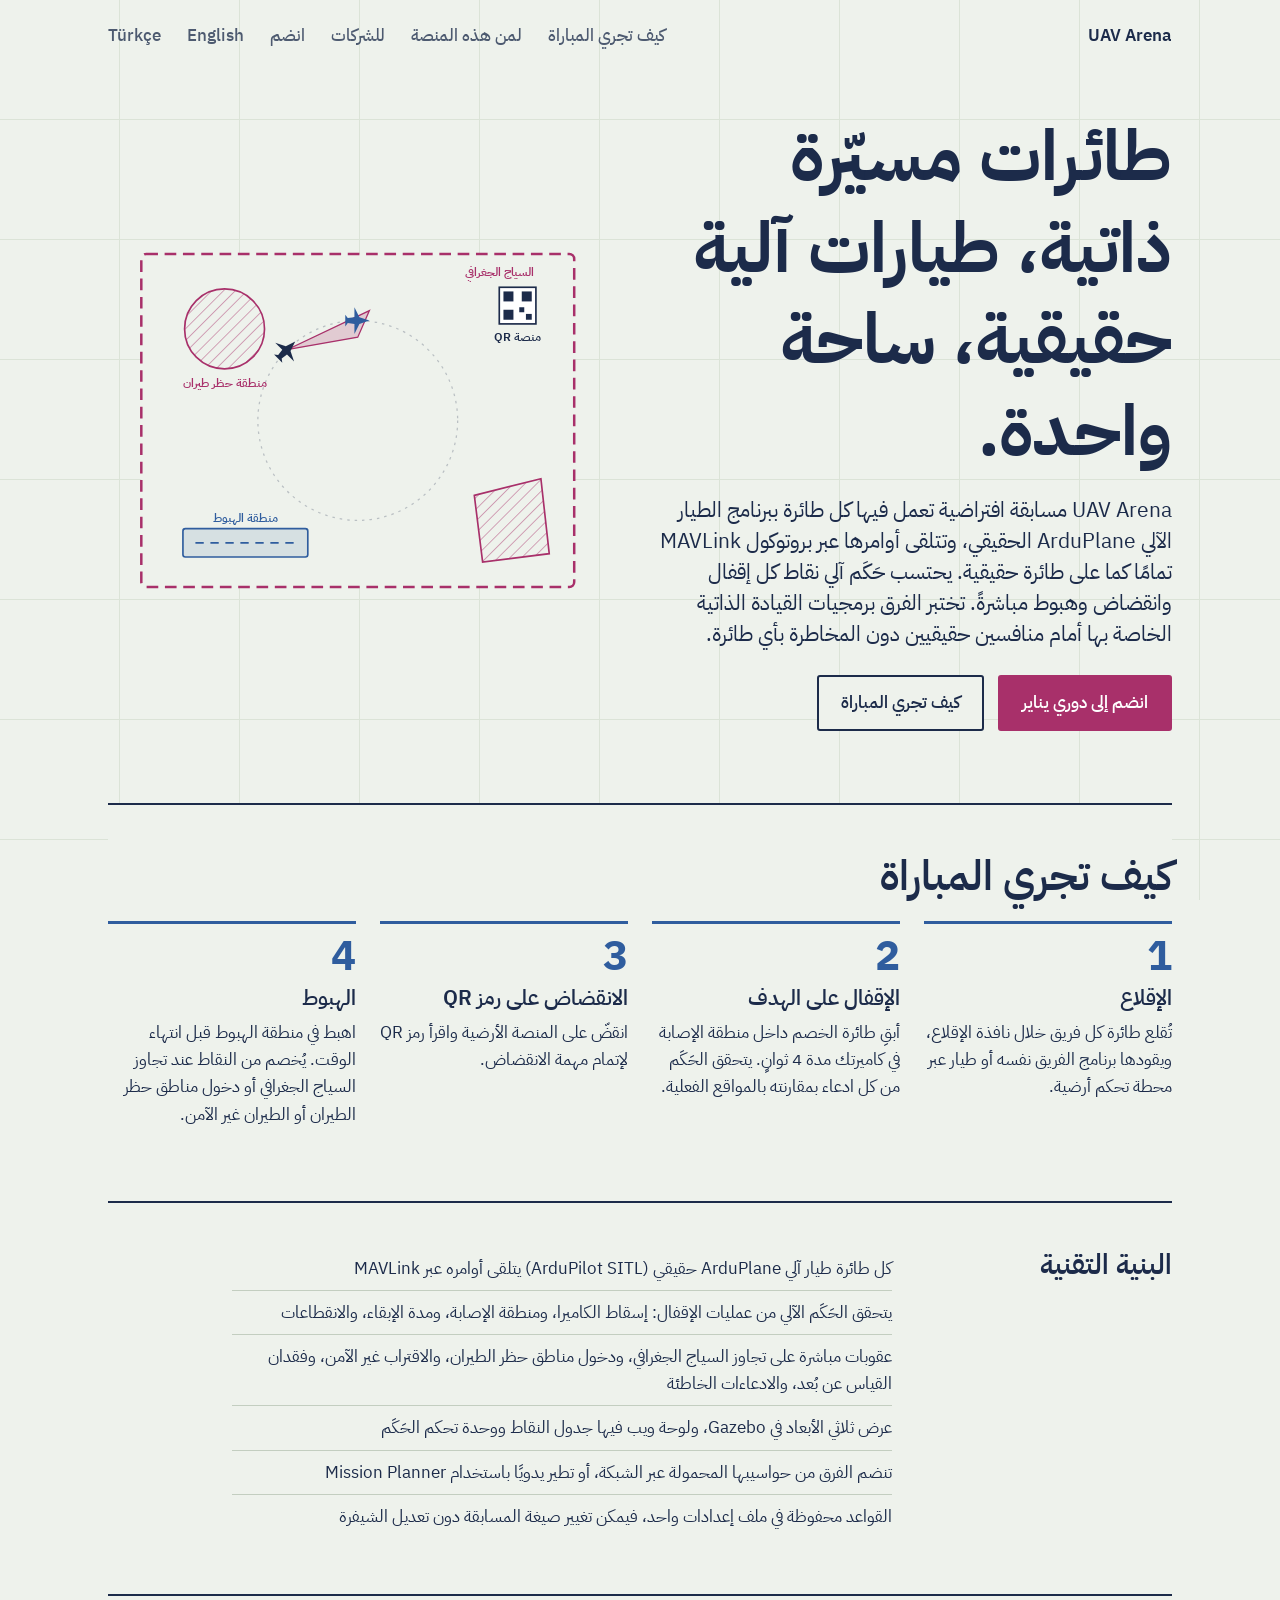
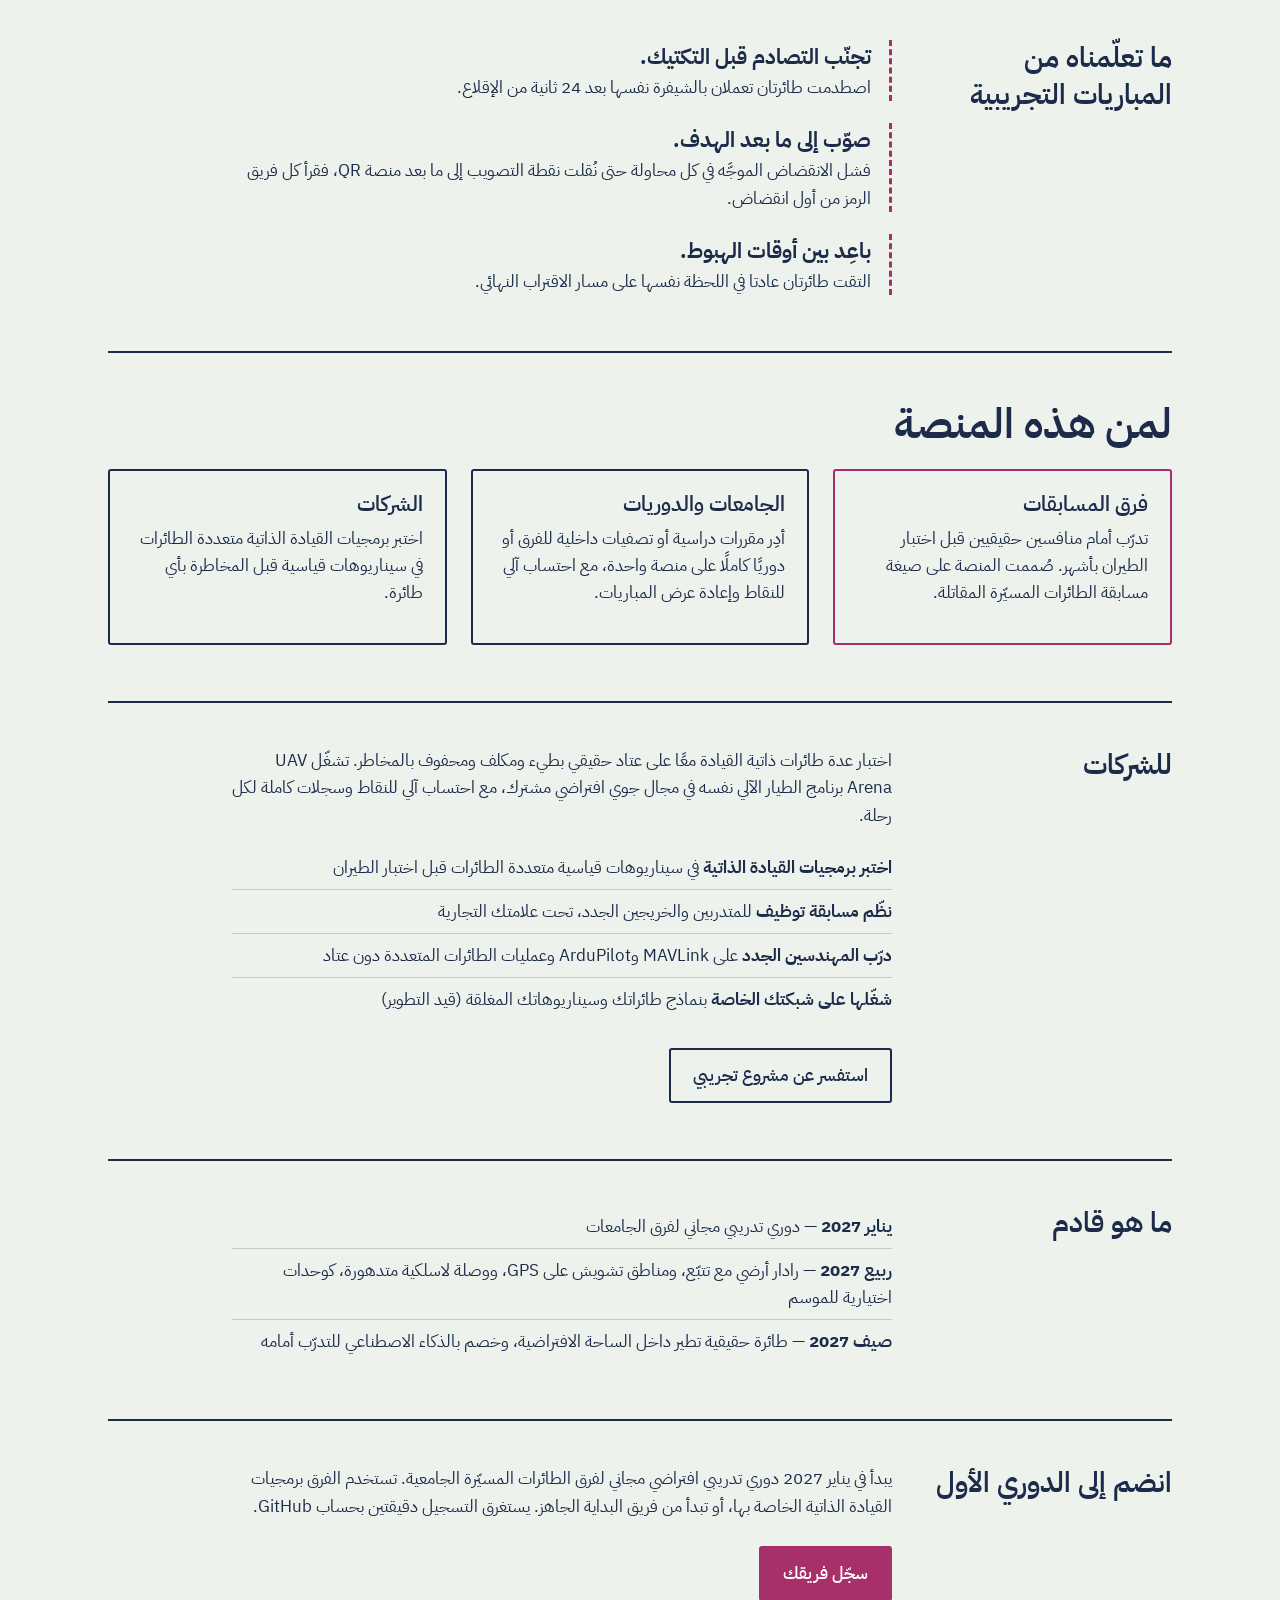
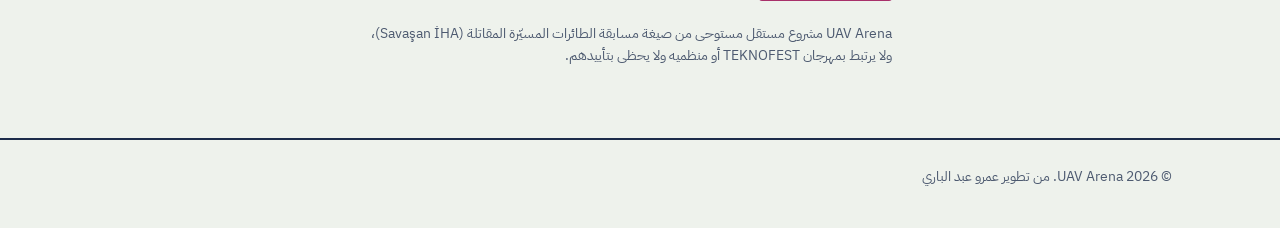
==== ar/index.html @ 329dbe50 "Add Arabic version of the site at /ar/ Full Arabic translation laid out right-to-left, with IBM Plex" ====
<!doctype html>
<html lang="ar" dir="rtl">
<head>
<meta charset="utf-8">
<meta name="viewport" content="width=device-width, initial-scale=1">
<title>UAV Arena — طائرات مسيّرة ذاتية القيادة تتنافس بطيارات آلية حقيقية</title>
<meta name="description" content="UAV Arena منصة مسابقات افتراضية تطير فيها طائرات مسيّرة ذاتية القيادة ثابتة الجناح بطيارات آلية ArduPilot حقيقية، ويحتسب فيها حَكَم آلي نقاط الإقفال على الهدف والانقضاض على رمز QR ومناطق حظر الطيران والهبوط.">
<link rel="preconnect" href="https://fonts.googleapis.com">
<link rel="preconnect" href="https://fonts.gstatic.com" crossorigin>
<link href="https://fonts.googleapis.com/css2?family=Barlow:wght@400;500;600&family=Barlow+Semi+Condensed:wght@500;600;700&family=IBM+Plex+Sans+Arabic:wght@400;500;600;700&display=swap" rel="stylesheet">
<link rel="stylesheet" href="../assets/site.css">
<link rel="icon" href="../assets/favicon.svg" type="image/svg+xml">
<link rel="alternate" hreflang="en" href="https://uavarena.github.io/">
<link rel="alternate" hreflang="tr" href="https://uavarena.github.io/tr/">
<link rel="alternate" hreflang="ar" href="https://uavarena.github.io/ar/">
<link rel="alternate" hreflang="x-default" href="https://uavarena.github.io/">
<meta property="og:title" content="UAV Arena — طائرات مسيّرة ذاتية القيادة تتنافس بطيارات آلية حقيقية">
<meta property="og:description" content="ساحة افتراضية تطير فيها طائرات مسيّرة ذاتية القيادة بطيارات آلية ArduPilot حقيقية، ويحتسب حَكَم آلي كل إقفال وانقضاض وهبوط. دوري تدريبي مجاني لفرق الجامعات يبدأ في يناير 2027.">
<meta property="og:image" content="https://uavarena.github.io/assets/social-card.png">
<meta property="og:type" content="website">
<meta property="og:locale" content="ar_AR">
<meta name="twitter:card" content="summary_large_image">
</head>
<body>
<div class="wrap">
  <header class="bar">
    <a href="./">UAV Arena</a>
    <nav aria-label="القائمة الرئيسية">
      <a href="#match">كيف تجري المباراة</a>
      <a href="#uses">لمن هذه المنصة</a>
      <a href="#companies">للشركات</a>
      <a href="#join">انضم</a>
      <a href="../" hreflang="en" lang="en" dir="ltr">English</a>
      <a href="../tr/" hreflang="tr" lang="tr" dir="ltr">Türkçe</a>
    </nav>
  </header>

  <main>
    <div class="hero">
      <div>
        <h1>طائرات مسيّرة ذاتية، طيارات آلية حقيقية، ساحة واحدة.</h1>
        <p class="lede"><span dir="ltr">UAV Arena</span> مسابقة افتراضية تعمل فيها كل طائرة ببرنامج الطيار الآلي ArduPlane الحقيقي، وتتلقى أوامرها عبر بروتوكول MAVLink تمامًا كما على طائرة حقيقية. يحتسب حَكَم آلي نقاط كل إقفال وانقضاض وهبوط مباشرةً. تختبر الفرق برمجيات القيادة الذاتية الخاصة بها أمام منافسين حقيقيين دون المخاطرة بأي طائرة.</p>
        <div class="actions">
          <a class="btn primary" href="#join">انضم إلى دوري يناير</a>
          <a class="btn" href="#match">كيف تجري المباراة</a>
        </div>
      </div>
      <div class="chart">
        <svg dir="ltr" viewBox="0 0 600 460" role="img" aria-label="خريطة الساحة: سياج جغرافي، ومنطقتا حظر طيران، ومنصة رمز QR، ومنطقة هبوط، وطائرتان تدوران بينما تُقفل إحداهما على الأخرى">
          <defs>
            <pattern id="hatch" width="10" height="10" patternUnits="userSpaceOnUse" patternTransform="rotate(45)">
              <line x1="0" y1="0" x2="0" y2="10" stroke="#a8306a" stroke-width="2" stroke-opacity="0.5"/>
            </pattern>
          </defs>
          <rect x="40" y="30" width="520" height="400" rx="6" fill="#eef2ec" stroke="#a8306a" stroke-width="3" stroke-dasharray="14 8"/>
          <circle cx="140" cy="120" r="48" fill="url(#hatch)" stroke="#a8306a" stroke-width="2"/>
          <polygon points="440,320 520,300 530,390 450,400" fill="url(#hatch)" stroke="#a8306a" stroke-width="2"/>
          <rect x="90" y="360" width="150" height="34" rx="3" fill="#2f5d9e" fill-opacity="0.12" stroke="#2f5d9e" stroke-width="2"/>
          <line x1="105" y1="377" x2="225" y2="377" stroke="#2f5d9e" stroke-width="2" stroke-dasharray="10 8"/>
          <g transform="translate(470 70)">
            <rect width="44" height="44" fill="#fff" stroke="#1c2b4a" stroke-width="2"/>
            <rect x="5" y="5" width="12" height="12" fill="#1c2b4a"/><rect x="27" y="5" width="12" height="12" fill="#1c2b4a"/>
            <rect x="5" y="27" width="12" height="12" fill="#1c2b4a"/><rect x="24" y="24" width="6" height="6" fill="#1c2b4a"/><rect x="32" y="32" width="7" height="7" fill="#1c2b4a"/>
          </g>
          <circle cx="300" cy="230" r="120" fill="none" stroke="#1c2b4a" stroke-opacity="0.25" stroke-width="1.5" stroke-dasharray="3 6"/>
          <g class="orbit">
            <g class="lock"><polygon points="215,145 314,98 300,130" fill="#a8306a" fill-opacity="0.2" stroke="#a8306a" stroke-width="1.5"/></g>
            <g transform="translate(300 110) rotate(90)"><path d="M0 -14 L4 -2 L16 4 L4 4 L3 12 L7 15 L-7 15 L-3 12 L-4 4 L-16 4 L-4 -2 Z" fill="#2f5d9e"/></g>
            <g transform="translate(215 145) rotate(45)"><path d="M0 -14 L4 -2 L16 4 L4 4 L3 12 L7 15 L-7 15 L-3 12 L-4 4 L-16 4 L-4 -2 Z" fill="#1c2b4a"/></g>
          </g>
          <g font-family="IBM Plex Sans Arabic, sans-serif" font-size="15" font-weight="600" text-anchor="middle">
            <text x="140" y="190" fill="#a8306a">منطقة حظر طيران</text>
            <text x="492" y="134" fill="#1c2b4a">منصة QR</text>
            <text x="165" y="352" fill="#2f5d9e">منطقة الهبوط</text>
            <text x="470" y="56" fill="#a8306a">السياج الجغرافي</text>
          </g>
        </svg>
      </div>
    </div>

    <section class="block" id="match">
      <h2>كيف تجري المباراة</h2>
      <ol class="sequence">
        <li><h3>الإقلاع</h3><p>تُقلع طائرة كل فريق خلال نافذة الإقلاع، ويقودها برنامج الفريق نفسه أو طيار عبر محطة تحكم أرضية.</p></li>
        <li><h3>الإقفال على الهدف</h3><p>أبقِ طائرة الخصم داخل منطقة الإصابة في كاميرتك مدة 4 ثوانٍ. يتحقق الحَكَم من كل ادعاء بمقارنته بالمواقع الفعلية.</p></li>
        <li><h3>الانقضاض على رمز QR</h3><p>انقضّ على المنصة الأرضية واقرأ رمز QR لإتمام مهمة الانقضاض.</p></li>
        <li><h3>الهبوط</h3><p>اهبط في منطقة الهبوط قبل انتهاء الوقت. يُخصم من النقاط عند تجاوز السياج الجغرافي أو دخول مناطق حظر الطيران أو الطيران غير الآمن.</p></li>
      </ol>
    </section>

    <section class="block">
      <div class="split">
        <h2>البنية التقنية</h2>
        <ul class="plain">
          <li>كل طائرة طيار آلي ArduPlane حقيقي (ArduPilot SITL) يتلقى أوامره عبر MAVLink</li>
          <li>يتحقق الحَكَم الآلي من عمليات الإقفال: إسقاط الكاميرا، ومنطقة الإصابة، ومدة الإبقاء، والانقطاعات</li>
          <li>عقوبات مباشرة على تجاوز السياج الجغرافي، ودخول مناطق حظر الطيران، والاقتراب غير الآمن، وفقدان القياس عن بُعد، والادعاءات الخاطئة</li>
          <li>عرض ثلاثي الأبعاد في Gazebo، ولوحة ويب فيها جدول النقاط ووحدة تحكم الحَكَم</li>
          <li>تنضم الفرق من حواسيبها المحمولة عبر الشبكة، أو تطير يدويًا باستخدام Mission Planner</li>
          <li>القواعد محفوظة في ملف إعدادات واحد، فيمكن تغيير صيغة المسابقة دون تعديل الشيفرة</li>
        </ul>
      </div>
    </section>

    <section class="block">
      <div class="split">
        <h2>ما تعلّمناه من المباريات التجريبية</h2>
        <div class="lessons">
          <blockquote><strong>تجنّب التصادم قبل التكتيك.</strong>اصطدمت طائرتان تعملان بالشيفرة نفسها بعد 24 ثانية من الإقلاع.</blockquote>
          <blockquote><strong>صوّب إلى ما بعد الهدف.</strong>فشل الانقضاض الموجَّه في كل محاولة حتى نُقلت نقطة التصويب إلى ما بعد منصة QR، فقرأ كل فريق الرمز من أول انقضاض.</blockquote>
          <blockquote><strong>باعِد بين أوقات الهبوط.</strong>التقت طائرتان عادتا في اللحظة نفسها على مسار الاقتراب النهائي.</blockquote>
        </div>
      </div>
    </section>

    <section class="block" id="uses">
      <h2>لمن هذه المنصة</h2>
      <div class="uses">
        <div class="lead">
          <h3>فرق المسابقات</h3>
          <p>تدرّب أمام منافسين حقيقيين قبل اختبار الطيران بأشهر. صُممت المنصة على صيغة مسابقة الطائرات المسيّرة المقاتلة.</p>
        </div>
        <div>
          <h3>الجامعات والدوريات</h3>
          <p>أدِر مقررات دراسية أو تصفيات داخلية للفرق أو دوريًا كاملًا على منصة واحدة، مع احتساب آلي للنقاط وإعادة عرض المباريات.</p>
        </div>
        <div>
          <h3>الشركات</h3>
          <p>اختبر برمجيات القيادة الذاتية متعددة الطائرات في سيناريوهات قياسية قبل المخاطرة بأي طائرة.</p>
        </div>
      </div>
    </section>

    <section class="block" id="companies">
      <div class="split">
        <h2>للشركات</h2>
        <div>
          <p>اختبار عدة طائرات ذاتية القيادة معًا على عتاد حقيقي بطيء ومكلف ومحفوف بالمخاطر. تشغّل <span dir="ltr">UAV Arena</span> برنامج الطيار الآلي نفسه في مجال جوي افتراضي مشترك، مع احتساب آلي للنقاط وسجلات كاملة لكل رحلة.</p>
          <ul class="plain">
            <li><strong>اختبر برمجيات القيادة الذاتية</strong> في سيناريوهات قياسية متعددة الطائرات قبل اختبار الطيران</li>
            <li><strong>نظّم مسابقة توظيف</strong> للمتدربين والخريجين الجدد، تحت علامتك التجارية</li>
            <li><strong>درّب المهندسين الجدد</strong> على MAVLink وArduPilot وعمليات الطائرات المتعددة دون عتاد</li>
            <li><strong>شغّلها على شبكتك الخاصة</strong> بنماذج طائراتك وسيناريوهاتك المغلقة (قيد التطوير)</li>
          </ul>
          <div class="actions">
            <a class="btn" href="https://github.com/uavarena/uavarena.github.io/issues/new?template=company-inquiry.yml">استفسر عن مشروع تجريبي</a>
          </div>
        </div>
      </div>
    </section>

    <section class="block" id="coming">
      <div class="split">
        <h2>ما هو قادم</h2>
        <ul class="plain">
          <li><strong>يناير 2027</strong> — دوري تدريبي مجاني لفرق الجامعات</li>
          <li><strong>ربيع 2027</strong> — رادار أرضي مع تتبّع، ومناطق تشويش على GPS، ووصلة لاسلكية متدهورة، كوحدات اختيارية للموسم</li>
          <li><strong>صيف 2027</strong> — طائرة حقيقية تطير داخل الساحة الافتراضية، وخصم بالذكاء الاصطناعي للتدرّب أمامه</li>
        </ul>
      </div>
    </section>

    <section class="block" id="join">
      <div class="split">
        <h2>انضم إلى الدوري الأول</h2>
        <div>
          <p>يبدأ في يناير 2027 دوري تدريبي افتراضي مجاني لفرق الطائرات المسيّرة الجامعية. تستخدم الفرق برمجيات القيادة الذاتية الخاصة بها، أو تبدأ من فريق البداية الجاهز. يستغرق التسجيل دقيقتين بحساب GitHub.</p>
          <div class="actions">
            <a class="btn primary" href="https://github.com/uavarena/uavarena.github.io/issues/new?template=register-team.yml">سجّل فريقك</a>
          </div>
          <p class="note" style="margin-top:22px"><span dir="ltr">UAV Arena</span> مشروع مستقل مستوحى من صيغة مسابقة الطائرات المسيّرة المقاتلة (Savaşan İHA)، ولا يرتبط بمهرجان TEKNOFEST أو منظميه ولا يحظى بتأييدهم.</p>
        </div>
      </div>
    </section>
  </main>
</div>
<footer><div class="wrap">© 2026 <span dir="ltr">UAV Arena</span>. من تطوير عمرو عبد الباري</div></footer>
</body>
</html>
---- assets/site.css ----
/* Visual language: an aeronautical chart. Pale chart paper, navy ink,
   sectional-chart magenta for boundaries, airspace blue for routes. */
:root {
  --paper: #eef2ec;
  --paper-deep: #dfe7dc;
  --ink: #1c2b4a;
  --ink-soft: #4d5a70;
  --magenta: #a8306a;
  --blue: #2f5d9e;
  --rule: #c3cec0;
  --grid: #dbe3d7;
  --measure: 66ch;
  --step--1: 0.875rem;
  --step-0: 1.0625rem;
  --step-1: 1.33rem;
  --step-2: 1.77rem;
  --step-3: 2.6rem;
  --step-4: clamp(2.8rem, 6vw, 4.4rem);
}

* { box-sizing: border-box; }

html { background: var(--paper); color: var(--ink); }

body {
  margin: 0;
  font-family: "Barlow", system-ui, sans-serif;
  font-size: var(--step-0);
  line-height: 1.6;
  /* faint lat/long grid, like a chart sheet */
  background-image:
    linear-gradient(var(--grid) 1px, transparent 1px),
    linear-gradient(90deg, var(--grid) 1px, transparent 1px);
  background-size: 120px 120px;
  background-position: -1px -1px;
  background-attachment: fixed;
}

a { color: var(--blue); text-underline-offset: 3px; }
a:hover { color: var(--magenta); }
:focus-visible { outline: 3px solid var(--magenta); outline-offset: 3px; border-radius: 2px; }

.wrap { max-width: 1120px; margin: 0 auto; padding: 0 28px; }

/* top bar */
.bar {
  display: flex; justify-content: space-between; align-items: baseline;
  padding: 22px 0; font-family: "Barlow Semi Condensed", sans-serif;
  font-size: var(--step-0);
}
.bar a { color: var(--ink); text-decoration: none; font-weight: 600; }
.bar nav a { margin-left: 22px; font-weight: 500; color: var(--ink-soft); }
.bar nav a:hover, .bar a:hover { color: var(--magenta); }

h1, h2, h3 { font-family: "Barlow Semi Condensed", sans-serif; line-height: 1.1; margin: 0; }
h1 { font-size: var(--step-4); font-weight: 700; letter-spacing: -0.01em; }
h2 { font-size: var(--step-3); font-weight: 600; margin-bottom: 18px; }
h3 { font-size: var(--step-1); font-weight: 600; margin-bottom: 6px; }
p { margin: 0 0 1em; max-width: var(--measure); }

/* hero: text left, chart right */
.hero {
  display: grid; grid-template-columns: 1.05fr 1fr; gap: 40px;
  align-items: center; padding: 40px 0 72px;
}
.hero .lede { font-size: var(--step-1); line-height: 1.45; color: var(--ink); margin-top: 18px; }
.hero .role { font-family: "Barlow Semi Condensed", sans-serif; font-size: var(--step-1); color: var(--ink-soft); margin-top: 10px; }
.chart svg { width: 100%; height: auto; display: block; }

/* sections sit on solid paper so the grid doesn't fight the text */
section.block {
  background: var(--paper);
  border-top: 2px solid var(--ink);
  padding: 44px 0 56px;
}
.split { display: grid; grid-template-columns: 240px 1fr; gap: 40px; }
.split > h2 { font-size: var(--step-2); }

.items { display: grid; gap: 28px; }
.item { border-left: 3px solid var(--blue); padding-left: 18px; }
.item.boundary { border-left-color: var(--magenta); }
.item .meta { color: var(--ink-soft); font-size: var(--step--1); margin-bottom: 6px; }
.item p { margin-bottom: 0.4em; }

ul.plain { list-style: none; padding: 0; margin: 0; }
ul.plain li { padding: 8px 0; border-bottom: 1px solid var(--rule); max-width: var(--measure); }
ul.plain li:last-child { border-bottom: 0; }

/* buttons */
.actions { display: flex; flex-wrap: wrap; gap: 14px; margin-top: 26px; }
.btn {
  display: inline-block; padding: 12px 22px; font-family: "Barlow Semi Condensed", sans-serif;
  font-size: var(--step-0); font-weight: 600; text-decoration: none;
  border: 2px solid var(--ink); color: var(--ink); border-radius: 3px; background: var(--paper);
}
.btn.primary { background: var(--magenta); border-color: var(--magenta); color: #fff; }
.btn:hover { background: var(--ink); border-color: var(--ink); color: var(--paper); }

/* match sequence */
ol.sequence { list-style: none; counter-reset: s; padding: 0; margin: 0; display: grid; grid-template-columns: repeat(4, 1fr); gap: 24px; }
ol.sequence li { counter-increment: s; border-top: 3px solid var(--blue); padding-top: 12px; }
ol.sequence li::before {
  content: counter(s); display: block; font-family: "Barlow Semi Condensed", sans-serif;
  font-size: var(--step-3); font-weight: 700; color: var(--blue); line-height: 1; margin-bottom: 8px;
}

.uses { display: grid; grid-template-columns: repeat(3, 1fr); gap: 24px; }
.uses > div { border: 2px solid var(--ink); padding: 20px 22px; background: var(--paper); border-radius: 3px; }
.uses > div.lead { border-color: var(--magenta); }

.lessons { display: grid; gap: 22px; }
.lessons blockquote { margin: 0; padding: 0 0 0 18px; border-left: 3px dashed var(--magenta); max-width: var(--measure); }
.lessons strong { font-family: "Barlow Semi Condensed", sans-serif; font-size: var(--step-1); display: block; }

.note { font-size: var(--step--1); color: var(--ink-soft); }

footer { border-top: 2px solid var(--ink); background: var(--paper); padding: 26px 0 40px; font-size: var(--step--1); color: var(--ink-soft); }

/* chart motion: one moment — the hunter locks on */
@media (prefers-reduced-motion: no-preference) {
  .orbit { animation: orbit 16s linear infinite; transform-origin: 300px 230px; }
  .lock { animation: lock 16s linear infinite; }
}
@keyframes orbit { to { transform: rotate(360deg); } }
@keyframes lock { 0%, 40% { opacity: 0; } 46%, 70% { opacity: 1; } 76%, 100% { opacity: 0; } }

@media (max-width: 860px) {
  .hero { grid-template-columns: 1fr; padding-bottom: 48px; }
  .split { grid-template-columns: 1fr; gap: 14px; }
  ol.sequence, .uses { grid-template-columns: 1fr 1fr; }
}
@media (max-width: 560px) {
  ol.sequence, .uses { grid-template-columns: 1fr; }
  body { background-image: none; }
  .bar { flex-direction: column; gap: 6px; }
  .bar nav a { margin: 0 14px 0 0; display: inline-block; }
}

/* Arabic (right-to-left) */
:lang(ar) body, :lang(ar) h1, :lang(ar) h2, :lang(ar) h3, :lang(ar) .bar,
:lang(ar) .btn, :lang(ar) .lessons strong, :lang(ar) ol.sequence li::before {
  font-family: "IBM Plex Sans Arabic", "Barlow", system-ui, sans-serif;
}
:lang(ar) h1, :lang(ar) h2, :lang(ar) h3 { line-height: 1.3; letter-spacing: 0; }
[dir="rtl"] .bar nav a { margin-left: 0; margin-right: 22px; }
[dir="rtl"] .lessons blockquote { padding: 0 18px 0 0; border-left: 0; border-right: 3px dashed var(--magenta); }
[dir="rtl"] .item { border-left: 0; padding-left: 0; border-right: 3px solid var(--blue); padding-right: 18px; }
@media (max-width: 560px) {
  [dir="rtl"] .bar { align-items: flex-start; }
  [dir="rtl"] .bar nav a { margin: 0 0 0 14px; }
}
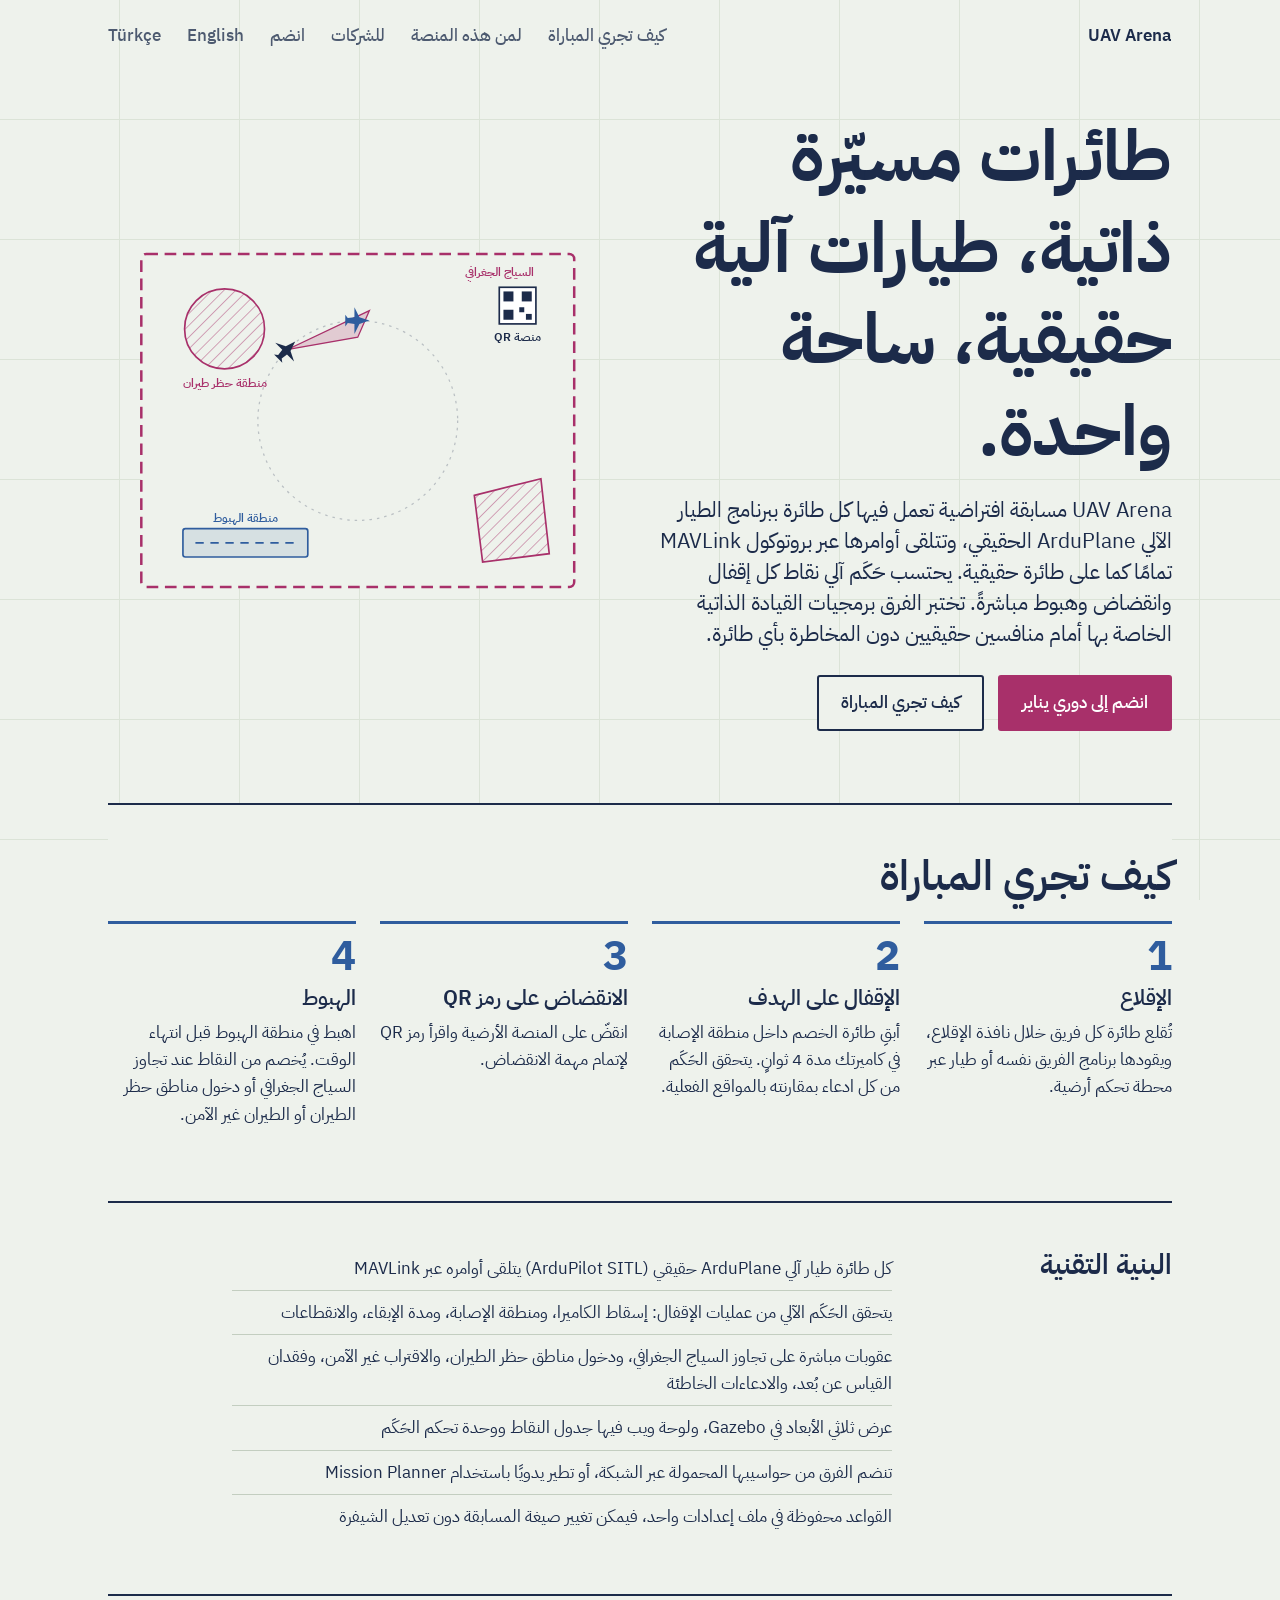
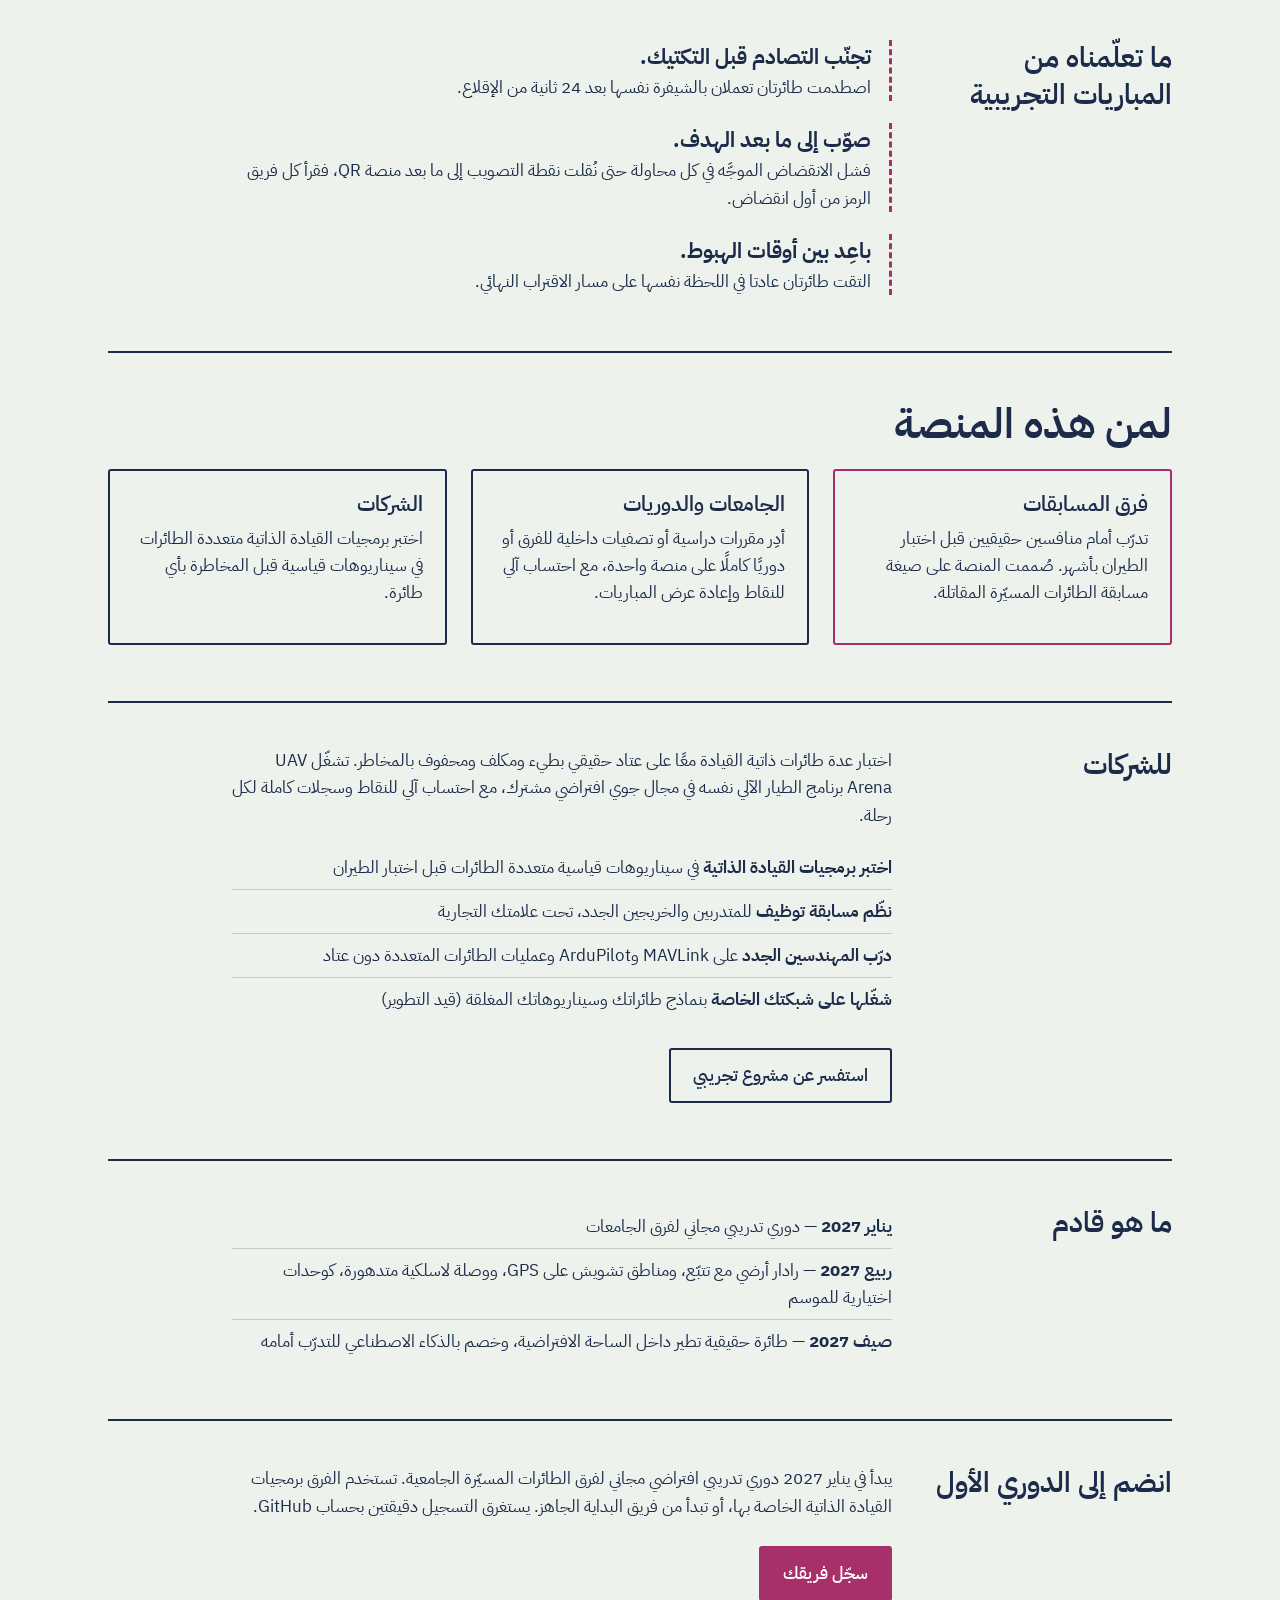
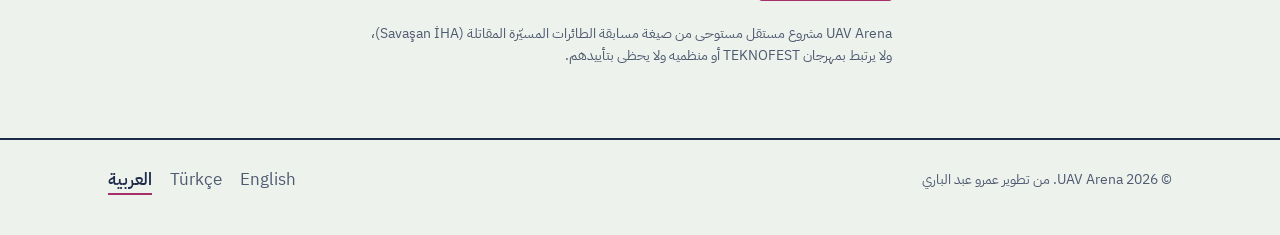
==== commit e5d4e336: "Add language switcher to the footer of every page Co-Authored-By: Claude Opus 5.5 <noreply@anthropic" ====
--- a/ar/index.html
+++ b/ar/index.html
@@ -174,6 +174,6 @@
     </section>
   </main>
 </div>
-<footer><div class="wrap">© 2026 <span dir="ltr">UAV Arena</span>. من تطوير عمرو عبد الباري</div></footer>
+<footer><div class="wrap"><span>© 2026 <span dir="ltr">UAV Arena</span>. من تطوير عمرو عبد الباري</span><nav class="langs" aria-label="اللغة"><a href="../" hreflang="en" lang="en" dir="ltr">English</a><a href="../tr/" hreflang="tr" lang="tr" dir="ltr">Türkçe</a><span lang="ar" dir="rtl" aria-current="page">العربية</span></nav></div></footer>
 </body>
 </html>
--- a/assets/site.css
+++ b/assets/site.css
@@ -149,3 +149,11 @@
   [dir="rtl"] .bar { align-items: flex-start; }
   [dir="rtl"] .bar nav a { margin: 0 0 0 14px; }
 }
+
+/* footer language switcher */
+footer .wrap { display: flex; flex-wrap: wrap; justify-content: space-between; align-items: center; gap: 12px 24px; }
+footer .langs { display: flex; gap: 18px; font-size: var(--step-0); }
+footer .langs a { color: var(--ink-soft); text-decoration: none; }
+footer .langs a:hover { color: var(--magenta); }
+footer .langs [aria-current] { color: var(--ink); font-weight: 600; border-bottom: 2px solid var(--magenta); }
+:lang(ar) footer .langs span[lang="ar"], footer .langs [lang="ar"] { font-family: "IBM Plex Sans Arabic", "Barlow", sans-serif; }
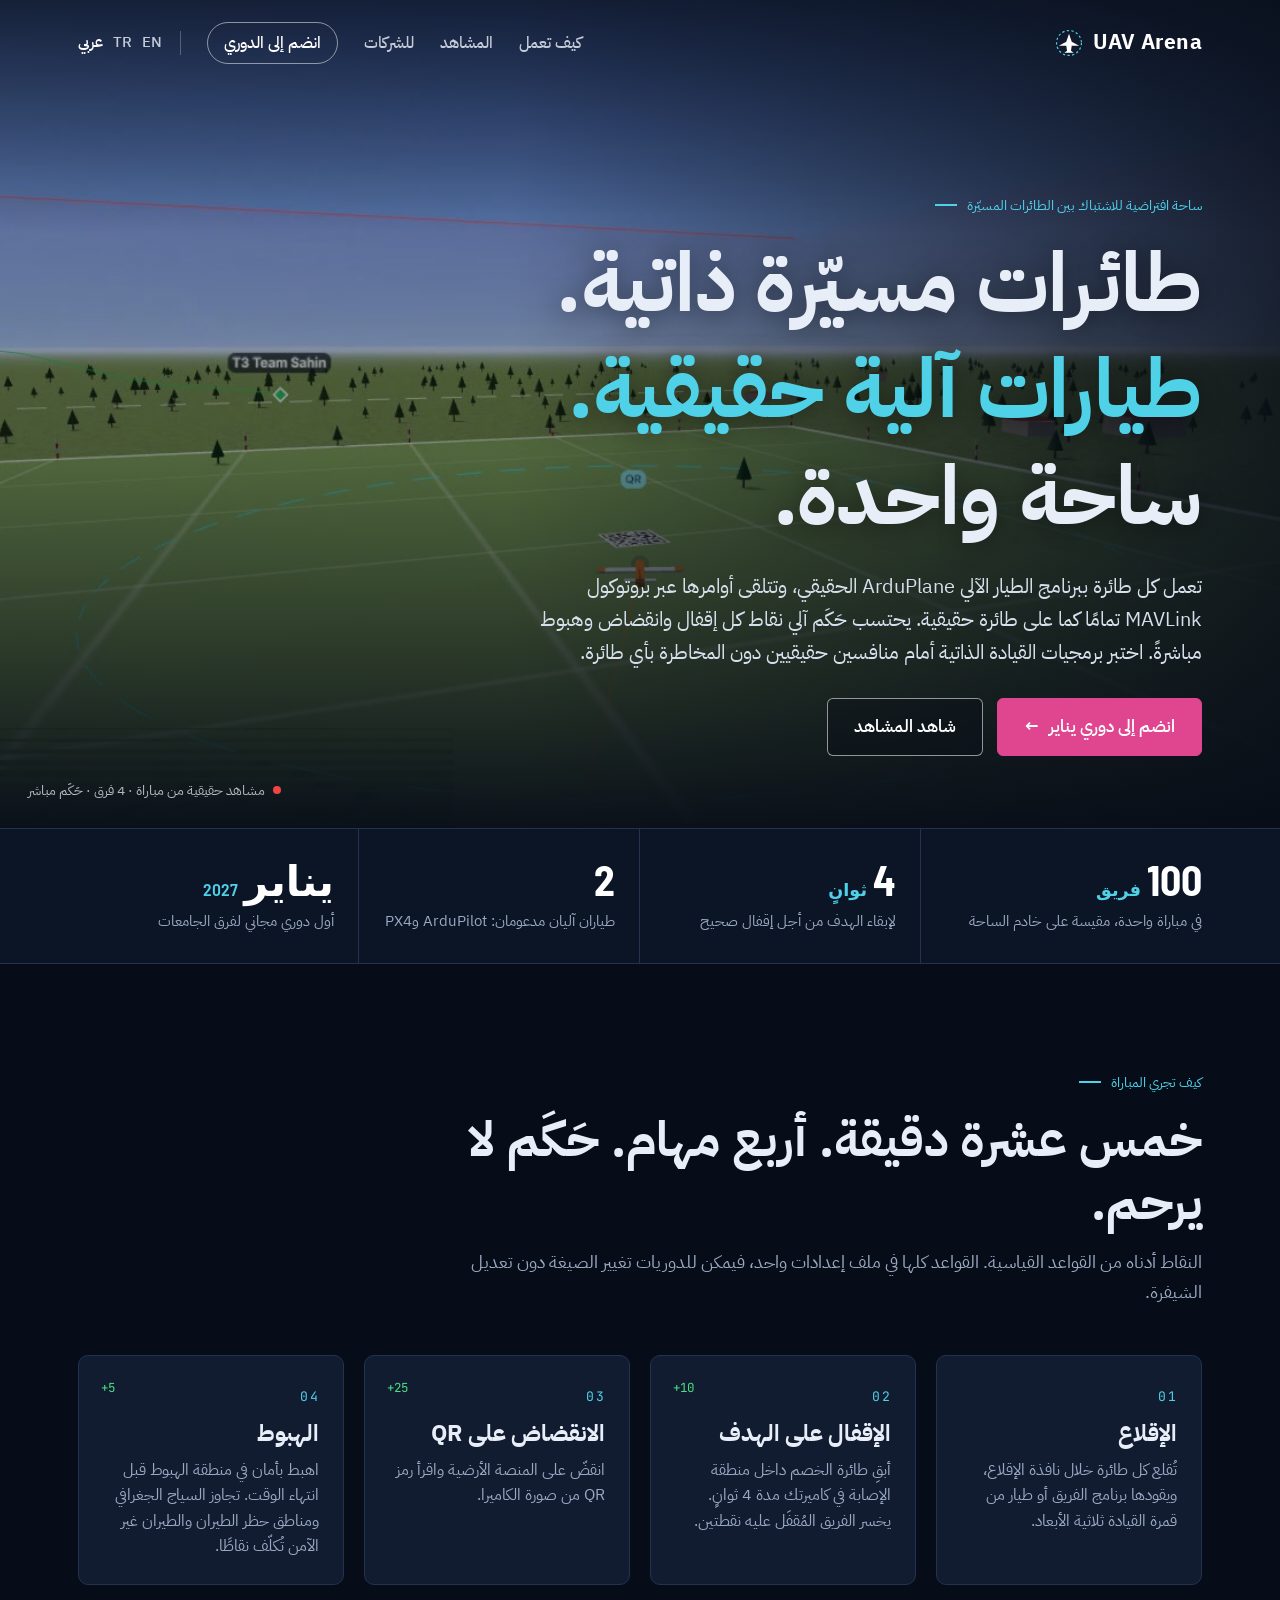
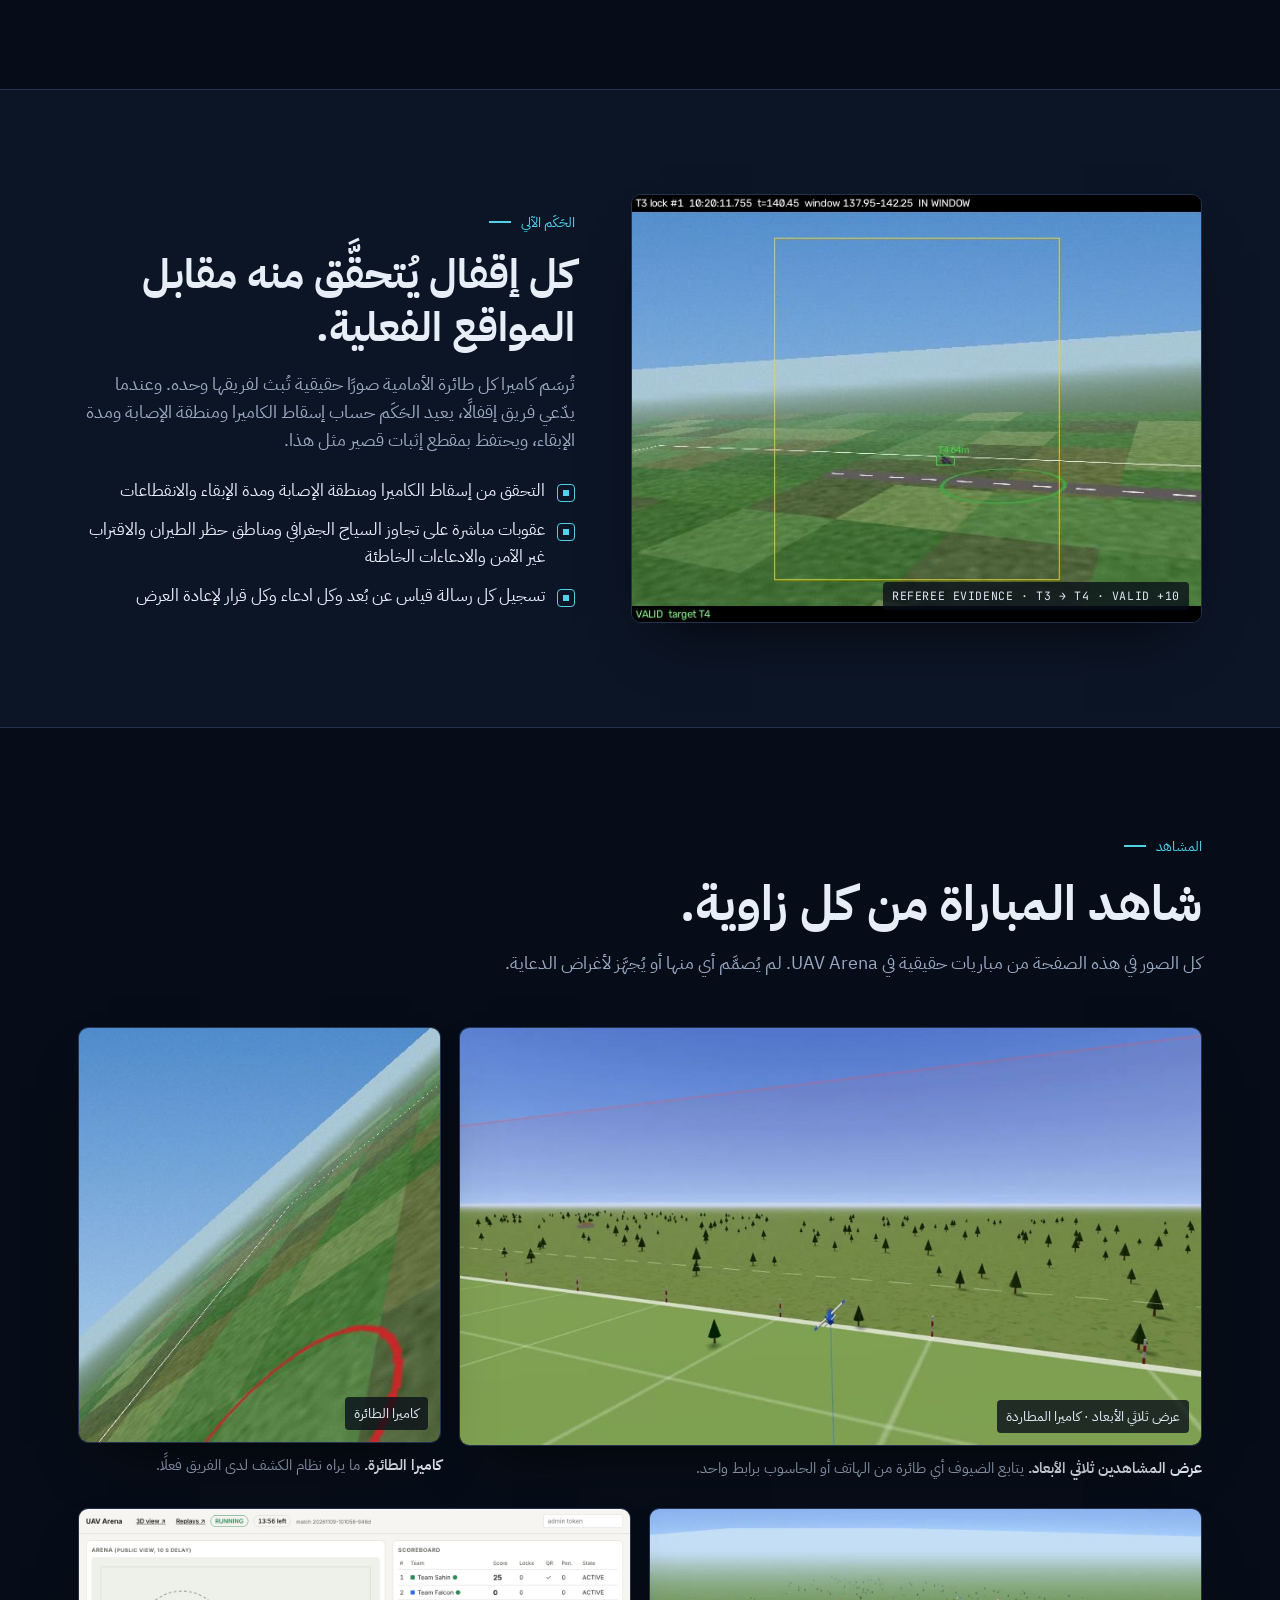
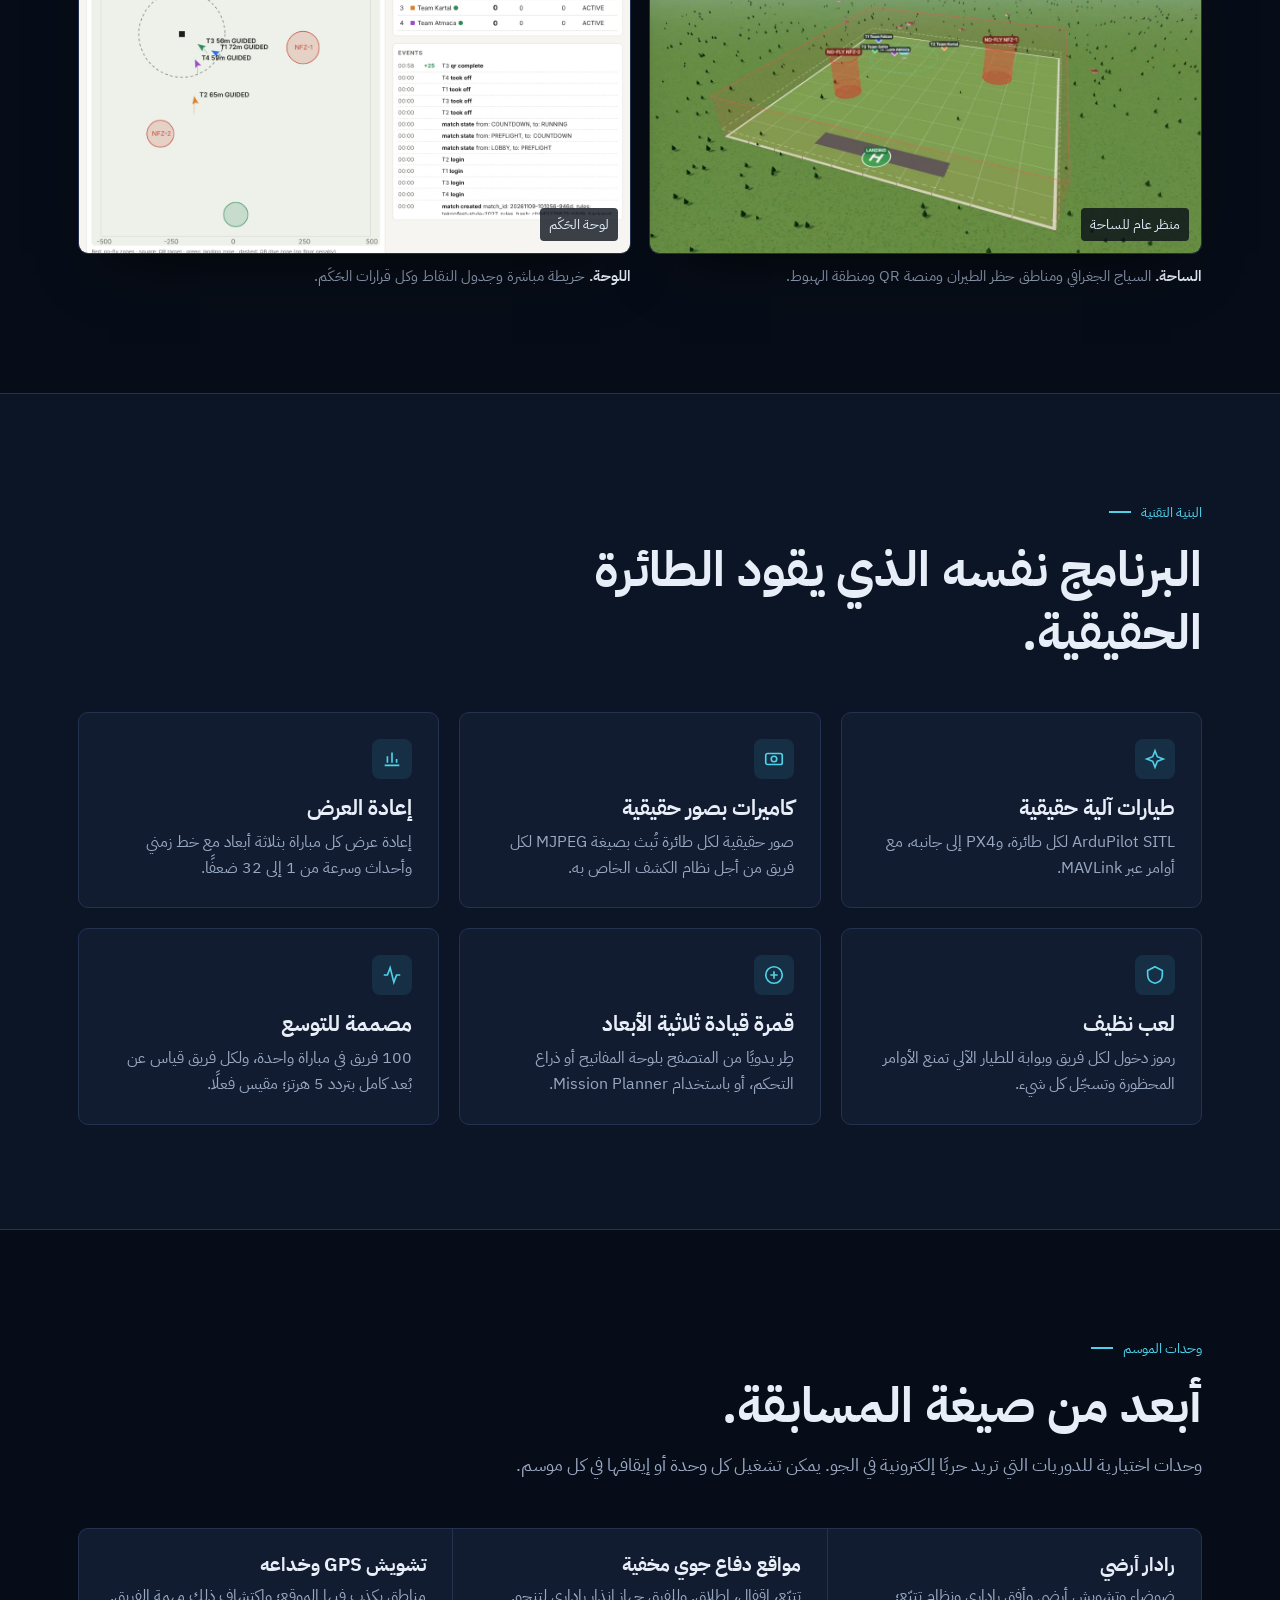
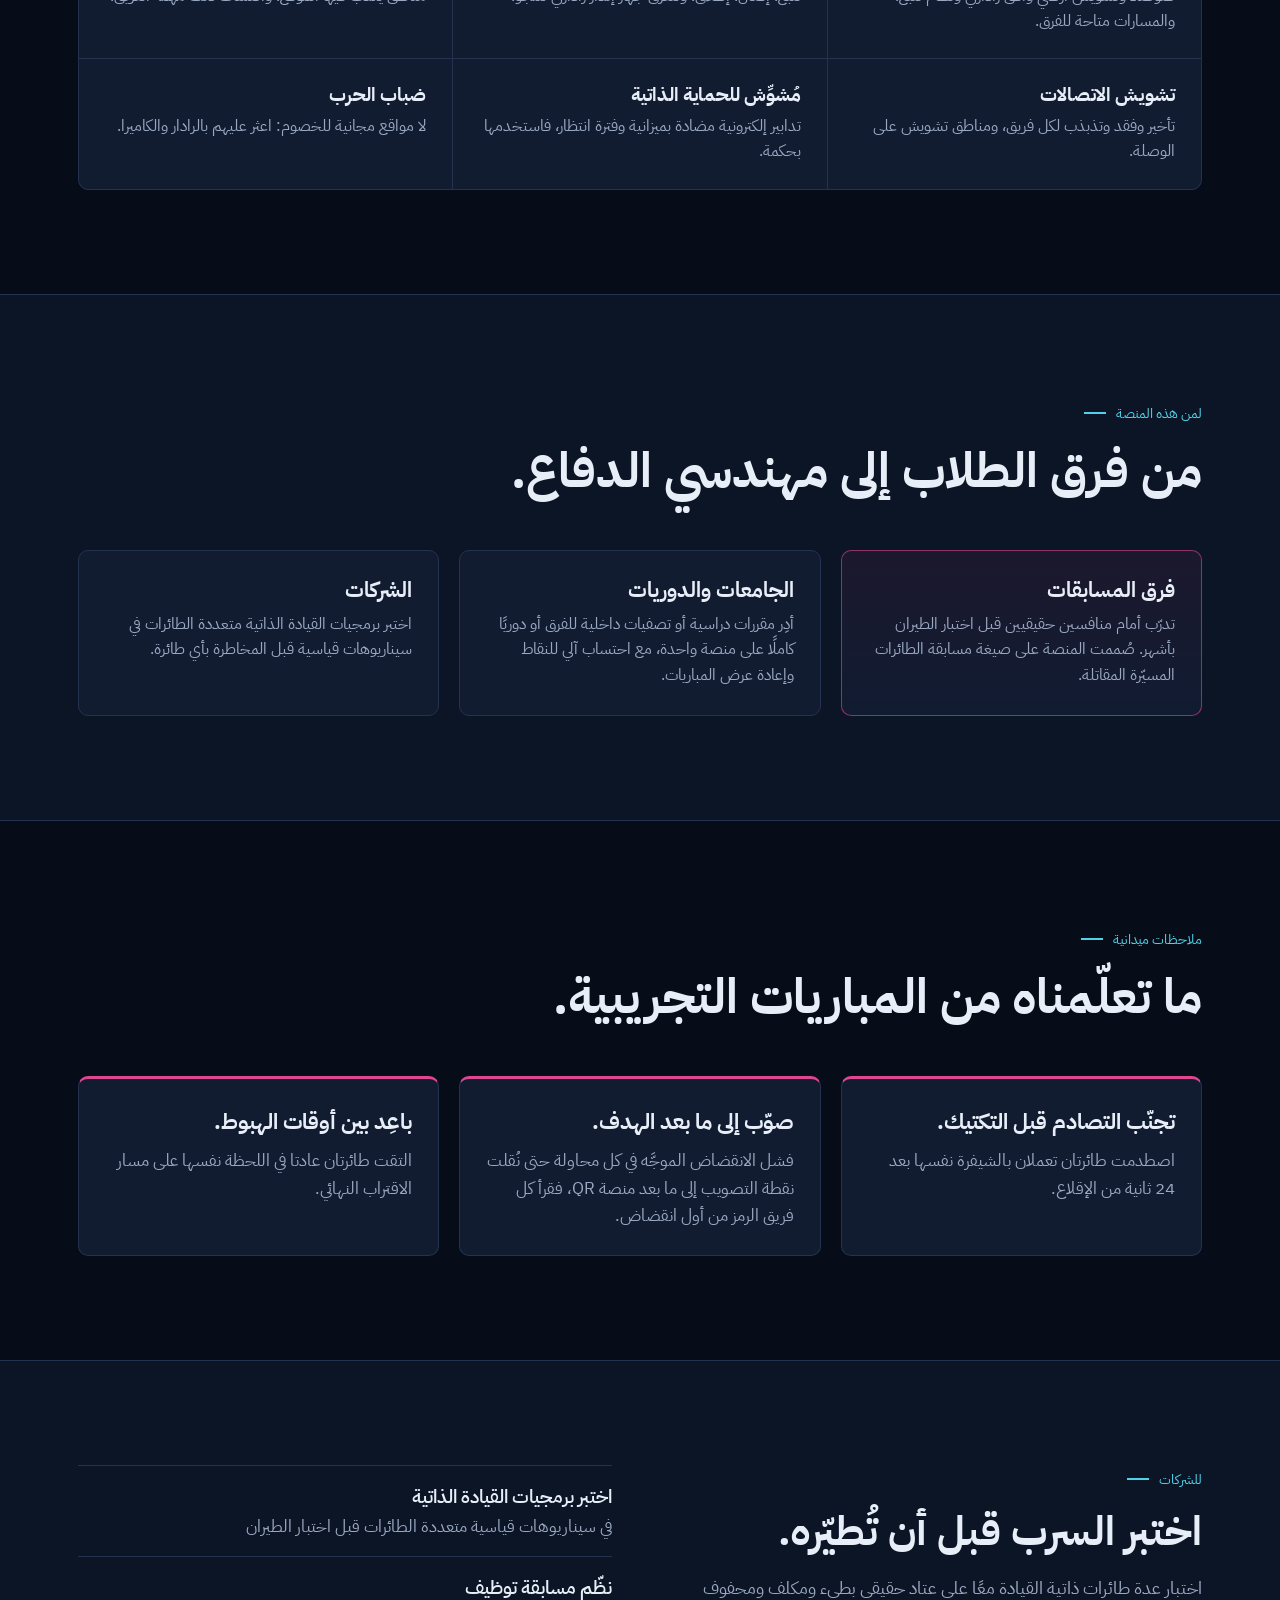
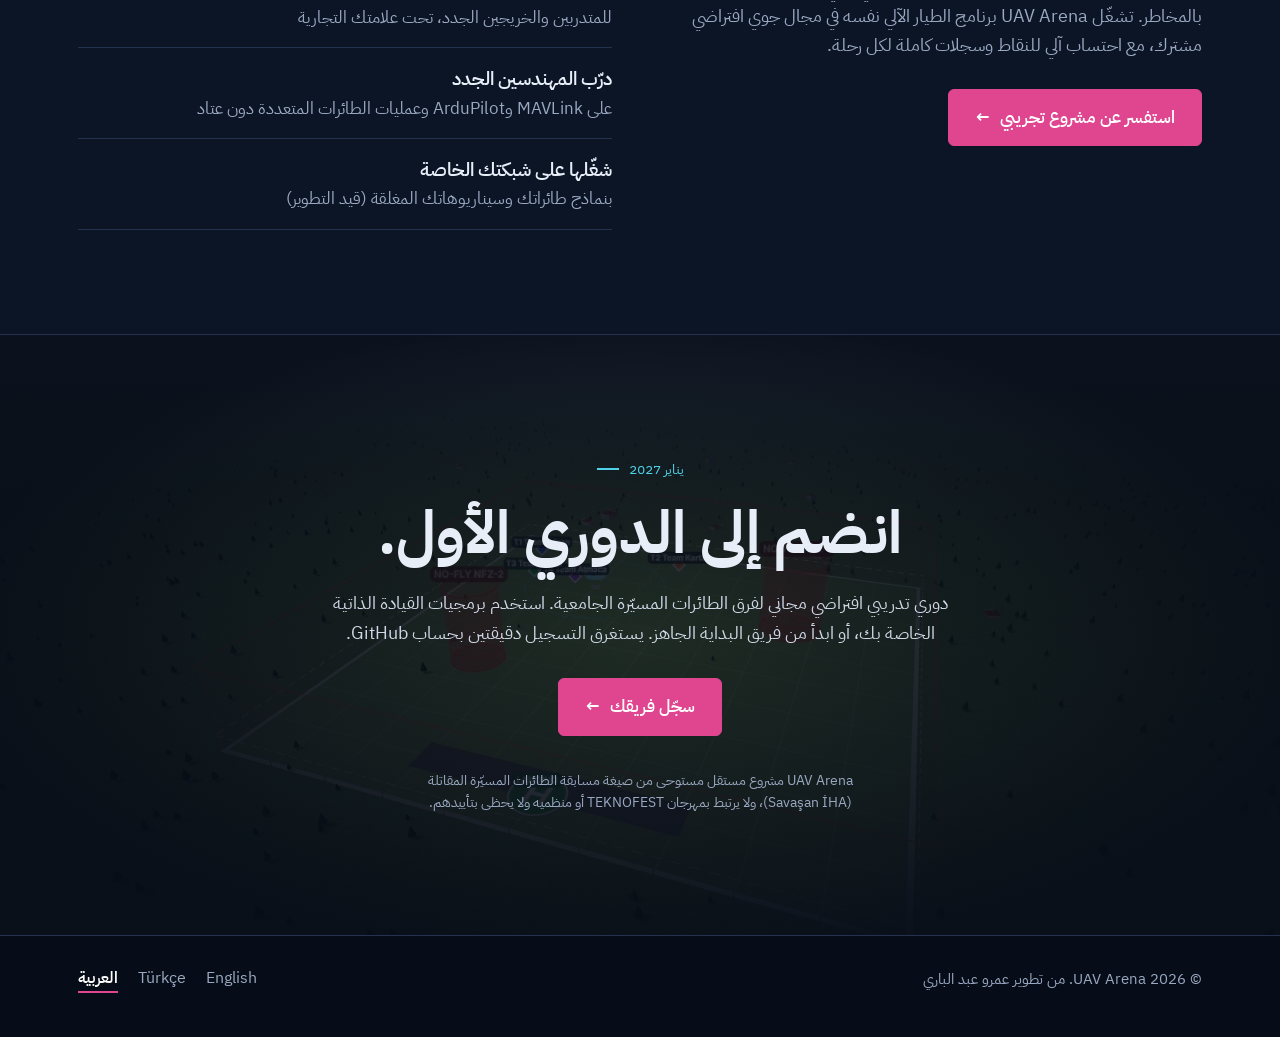
==== commit 8123091f: "Apply the new design to the Turkish and Arabic pages Same layout and real match footage as the Engli" ====
--- a/ar/index.html
+++ b/ar/index.html
@@ -7,8 +7,8 @@
 <meta name="description" content="UAV Arena منصة مسابقات افتراضية تطير فيها طائرات مسيّرة ذاتية القيادة ثابتة الجناح بطيارات آلية ArduPilot حقيقية، ويحتسب فيها حَكَم آلي نقاط الإقفال على الهدف والانقضاض على رمز QR ومناطق حظر الطيران والهبوط.">
 <link rel="preconnect" href="https://fonts.googleapis.com">
 <link rel="preconnect" href="https://fonts.gstatic.com" crossorigin>
-<link href="https://fonts.googleapis.com/css2?family=Barlow:wght@400;500;600&family=Barlow+Semi+Condensed:wght@500;600;700&family=IBM+Plex+Sans+Arabic:wght@400;500;600;700&display=swap" rel="stylesheet">
-<link rel="stylesheet" href="../assets/site.css">
+<link href="https://fonts.googleapis.com/css2?family=Barlow:wght@400;500;600&family=Barlow+Semi+Condensed:wght@500;600;700&family=IBM+Plex+Sans+Arabic:wght@400;500;600;700&family=JetBrains+Mono:wght@400;500&display=swap" rel="stylesheet">
+<link rel="stylesheet" href="../assets/v2.css">
 <link rel="icon" href="../assets/favicon.svg" type="image/svg+xml">
 <link rel="alternate" hreflang="en" href="https://uavarena.github.io/">
 <link rel="alternate" hreflang="tr" href="https://uavarena.github.io/tr/">
@@ -16,164 +16,218 @@
 <link rel="alternate" hreflang="x-default" href="https://uavarena.github.io/">
 <meta property="og:title" content="UAV Arena — طائرات مسيّرة ذاتية القيادة تتنافس بطيارات آلية حقيقية">
 <meta property="og:description" content="ساحة افتراضية تطير فيها طائرات مسيّرة ذاتية القيادة بطيارات آلية ArduPilot حقيقية، ويحتسب حَكَم آلي كل إقفال وانقضاض وهبوط. دوري تدريبي مجاني لفرق الجامعات يبدأ في يناير 2027.">
-<meta property="og:image" content="https://uavarena.github.io/assets/social-card.png">
+<meta property="og:image" content="https://uavarena.github.io/assets/media/hero-poster.jpg">
 <meta property="og:type" content="website">
 <meta property="og:locale" content="ar_AR">
 <meta name="twitter:card" content="summary_large_image">
 </head>
 <body>
-<div class="wrap">
-  <header class="bar">
-    <a href="./">UAV Arena</a>
+
+<header class="top">
+  <div class="wrap">
+    <a class="brand" href="./" lang="en" dir="ltr">
+      <svg viewBox="-18 -18 36 36" aria-hidden="true"><circle r="16" fill="none" stroke="#4fd1e8" stroke-width="1.5" stroke-dasharray="3 3"/><path d="M0 -12 L3.5 -1.5 L13 3.5 L3.5 3.5 L2.5 10 L6 12.5 L-6 12.5 L-2.5 10 L-3.5 3.5 L-13 3.5 L-3.5 -1.5 Z" fill="#fff"/></svg>
+      UAV Arena
+    </a>
     <nav aria-label="القائمة الرئيسية">
-      <a href="#match">كيف تجري المباراة</a>
-      <a href="#uses">لمن هذه المنصة</a>
-      <a href="#companies">للشركات</a>
-      <a href="#join">انضم</a>
-      <a href="../" hreflang="en" lang="en" dir="ltr">English</a>
-      <a href="../tr/" hreflang="tr" lang="tr" dir="ltr">Türkçe</a>
+      <a class="hide-m" href="#match">كيف تعمل</a>
+      <a class="hide-m" href="#footage">المشاهد</a>
+      <a class="hide-m" href="#companies">للشركات</a>
+      <a class="cta" href="#join">انضم إلى الدوري</a>
+      <span class="lang-mini"><a href="../" hreflang="en" lang="en">EN</a><a href="../tr/" hreflang="tr" lang="tr">TR</a><span aria-current="page">عربي</span></span>
     </nav>
-  </header>
-
-  <main>
-    <div class="hero">
-      <div>
-        <h1>طائرات مسيّرة ذاتية، طيارات آلية حقيقية، ساحة واحدة.</h1>
-        <p class="lede"><span dir="ltr">UAV Arena</span> مسابقة افتراضية تعمل فيها كل طائرة ببرنامج الطيار الآلي ArduPlane الحقيقي، وتتلقى أوامرها عبر بروتوكول MAVLink تمامًا كما على طائرة حقيقية. يحتسب حَكَم آلي نقاط كل إقفال وانقضاض وهبوط مباشرةً. تختبر الفرق برمجيات القيادة الذاتية الخاصة بها أمام منافسين حقيقيين دون المخاطرة بأي طائرة.</p>
-        <div class="actions">
-          <a class="btn primary" href="#join">انضم إلى دوري يناير</a>
-          <a class="btn" href="#match">كيف تجري المباراة</a>
-        </div>
-      </div>
-      <div class="chart">
-        <svg dir="ltr" viewBox="0 0 600 460" role="img" aria-label="خريطة الساحة: سياج جغرافي، ومنطقتا حظر طيران، ومنصة رمز QR، ومنطقة هبوط، وطائرتان تدوران بينما تُقفل إحداهما على الأخرى">
-          <defs>
-            <pattern id="hatch" width="10" height="10" patternUnits="userSpaceOnUse" patternTransform="rotate(45)">
-              <line x1="0" y1="0" x2="0" y2="10" stroke="#a8306a" stroke-width="2" stroke-opacity="0.5"/>
-            </pattern>
-          </defs>
-          <rect x="40" y="30" width="520" height="400" rx="6" fill="#eef2ec" stroke="#a8306a" stroke-width="3" stroke-dasharray="14 8"/>
-          <circle cx="140" cy="120" r="48" fill="url(#hatch)" stroke="#a8306a" stroke-width="2"/>
-          <polygon points="440,320 520,300 530,390 450,400" fill="url(#hatch)" stroke="#a8306a" stroke-width="2"/>
-          <rect x="90" y="360" width="150" height="34" rx="3" fill="#2f5d9e" fill-opacity="0.12" stroke="#2f5d9e" stroke-width="2"/>
-          <line x1="105" y1="377" x2="225" y2="377" stroke="#2f5d9e" stroke-width="2" stroke-dasharray="10 8"/>
-          <g transform="translate(470 70)">
-            <rect width="44" height="44" fill="#fff" stroke="#1c2b4a" stroke-width="2"/>
-            <rect x="5" y="5" width="12" height="12" fill="#1c2b4a"/><rect x="27" y="5" width="12" height="12" fill="#1c2b4a"/>
-            <rect x="5" y="27" width="12" height="12" fill="#1c2b4a"/><rect x="24" y="24" width="6" height="6" fill="#1c2b4a"/><rect x="32" y="32" width="7" height="7" fill="#1c2b4a"/>
-          </g>
-          <circle cx="300" cy="230" r="120" fill="none" stroke="#1c2b4a" stroke-opacity="0.25" stroke-width="1.5" stroke-dasharray="3 6"/>
-          <g class="orbit">
-            <g class="lock"><polygon points="215,145 314,98 300,130" fill="#a8306a" fill-opacity="0.2" stroke="#a8306a" stroke-width="1.5"/></g>
-            <g transform="translate(300 110) rotate(90)"><path d="M0 -14 L4 -2 L16 4 L4 4 L3 12 L7 15 L-7 15 L-3 12 L-4 4 L-16 4 L-4 -2 Z" fill="#2f5d9e"/></g>
-            <g transform="translate(215 145) rotate(45)"><path d="M0 -14 L4 -2 L16 4 L4 4 L3 12 L7 15 L-7 15 L-3 12 L-4 4 L-16 4 L-4 -2 Z" fill="#1c2b4a"/></g>
-          </g>
-          <g font-family="IBM Plex Sans Arabic, sans-serif" font-size="15" font-weight="600" text-anchor="middle">
-            <text x="140" y="190" fill="#a8306a">منطقة حظر طيران</text>
-            <text x="492" y="134" fill="#1c2b4a">منصة QR</text>
-            <text x="165" y="352" fill="#2f5d9e">منطقة الهبوط</text>
-            <text x="470" y="56" fill="#a8306a">السياج الجغرافي</text>
-          </g>
-        </svg>
-      </div>
-    </div>
-
-    <section class="block" id="match">
-      <h2>كيف تجري المباراة</h2>
-      <ol class="sequence">
-        <li><h3>الإقلاع</h3><p>تُقلع طائرة كل فريق خلال نافذة الإقلاع، ويقودها برنامج الفريق نفسه أو طيار عبر محطة تحكم أرضية.</p></li>
-        <li><h3>الإقفال على الهدف</h3><p>أبقِ طائرة الخصم داخل منطقة الإصابة في كاميرتك مدة 4 ثوانٍ. يتحقق الحَكَم من كل ادعاء بمقارنته بالمواقع الفعلية.</p></li>
-        <li><h3>الانقضاض على رمز QR</h3><p>انقضّ على المنصة الأرضية واقرأ رمز QR لإتمام مهمة الانقضاض.</p></li>
-        <li><h3>الهبوط</h3><p>اهبط في منطقة الهبوط قبل انتهاء الوقت. يُخصم من النقاط عند تجاوز السياج الجغرافي أو دخول مناطق حظر الطيران أو الطيران غير الآمن.</p></li>
-      </ol>
-    </section>
-
-    <section class="block">
-      <div class="split">
-        <h2>البنية التقنية</h2>
-        <ul class="plain">
-          <li>كل طائرة طيار آلي ArduPlane حقيقي (ArduPilot SITL) يتلقى أوامره عبر MAVLink</li>
-          <li>يتحقق الحَكَم الآلي من عمليات الإقفال: إسقاط الكاميرا، ومنطقة الإصابة، ومدة الإبقاء، والانقطاعات</li>
-          <li>عقوبات مباشرة على تجاوز السياج الجغرافي، ودخول مناطق حظر الطيران، والاقتراب غير الآمن، وفقدان القياس عن بُعد، والادعاءات الخاطئة</li>
-          <li>عرض ثلاثي الأبعاد في Gazebo، ولوحة ويب فيها جدول النقاط ووحدة تحكم الحَكَم</li>
-          <li>تنضم الفرق من حواسيبها المحمولة عبر الشبكة، أو تطير يدويًا باستخدام Mission Planner</li>
-          <li>القواعد محفوظة في ملف إعدادات واحد، فيمكن تغيير صيغة المسابقة دون تعديل الشيفرة</li>
+  </div>
+</header>
+
+<main>
+  <div class="hero">
+    <img class="poster" src="../assets/media/hero-poster.jpg" alt="">
+    <video autoplay muted loop playsinline preload="auto" poster="../assets/media/hero-poster.jpg" aria-hidden="true">
+      <source src="../assets/media/hero.mp4" type="video/mp4">
+    </video>
+    <div class="wrap">
+      <div class="eyebrow">ساحة افتراضية للاشتباك بين الطائرات المسيّرة</div>
+      <h1>طائرات مسيّرة ذاتية. <em>طيارات آلية حقيقية.</em> ساحة واحدة.</h1>
+      <p class="lede">تعمل كل طائرة ببرنامج الطيار الآلي ArduPlane الحقيقي، وتتلقى أوامرها عبر بروتوكول MAVLink تمامًا كما على طائرة حقيقية. يحتسب حَكَم آلي نقاط كل إقفال وانقضاض وهبوط مباشرةً. اختبر برمجيات القيادة الذاتية أمام منافسين حقيقيين دون المخاطرة بأي طائرة.</p>
+      <div class="actions">
+        <a class="btn primary" href="#join">انضم إلى دوري يناير <span class="arrow">→</span></a>
+        <a class="btn" href="#footage">شاهد المشاهد</a>
+      </div>
+    </div>
+    <div class="footage-tag"><span class="dot"></span>مشاهد حقيقية من مباراة · 4 فرق · حَكَم مباشر</div>
+  </div>
+
+  <div class="stats">
+    <div class="wrap">
+      <div class="stat"><b>100<small>فريق</small></b><span>في مباراة واحدة، مقيسة على خادم الساحة</span></div>
+      <div class="stat"><b>4<small>ثوانٍ</small></b><span>لإبقاء الهدف من أجل إقفال صحيح</span></div>
+      <div class="stat"><b>2</b><span>طياران آليان مدعومان: ArduPilot وPX4</span></div>
+      <div class="stat"><b>يناير<small>2027</small></b><span>أول دوري مجاني لفرق الجامعات</span></div>
+    </div>
+  </div>
+
+  <section id="match">
+    <div class="wrap">
+      <div class="head reveal">
+        <div class="eyebrow">كيف تجري المباراة</div>
+        <h2>خمس عشرة دقيقة. أربع مهام. حَكَم لا يرحم.</h2>
+        <p>النقاط أدناه من القواعد القياسية. القواعد كلها في ملف إعدادات واحد، فيمكن للدوريات تغيير الصيغة دون تعديل الشيفرة.</p>
+      </div>
+      <div class="steps">
+        <div class="step reveal"><h3>الإقلاع</h3><p>تُقلع كل طائرة خلال نافذة الإقلاع، ويقودها برنامج الفريق أو طيار من قمرة القيادة ثلاثية الأبعاد.</p></div>
+        <div class="step reveal"><span class="pts" dir="ltr">+10</span><h3>الإقفال على الهدف</h3><p>أبقِ طائرة الخصم داخل منطقة الإصابة في كاميرتك مدة 4 ثوانٍ. يخسر الفريق المُقفَل عليه نقطتين.</p></div>
+        <div class="step reveal"><span class="pts" dir="ltr">+25</span><h3>الانقضاض على QR</h3><p>انقضّ على المنصة الأرضية واقرأ رمز QR من صورة الكاميرا.</p></div>
+        <div class="step reveal"><span class="pts" dir="ltr">+5</span><h3>الهبوط</h3><p>اهبط بأمان في منطقة الهبوط قبل انتهاء الوقت. تجاوز السياج الجغرافي ومناطق حظر الطيران والطيران غير الآمن تُكلّف نقاطًا.</p></div>
+      </div>
+    </div>
+  </section>
+
+  <section class="alt" id="referee">
+    <div class="wrap feature">
+      <div class="media reveal">
+        <video autoplay muted loop playsinline preload="metadata" poster="../assets/media/lockon-poster.jpg" aria-label="مقطع إثبات إقفال: فريق Sahin يُبقي فريق Atmaca داخل منطقة الإصابة الصفراء، والحَكَم يعتمده">
+          <source src="../assets/media/lockon.mp4" type="video/mp4">
+        </video>
+        <span class="cap" dir="ltr">REFEREE EVIDENCE · T3 → T4 · VALID +10</span>
+      </div>
+      <div class="reveal">
+        <div class="eyebrow">الحَكَم الآلي</div>
+        <h2>كل إقفال يُتحقَّق منه مقابل المواقع الفعلية.</h2>
+        <p>تُرسَم كاميرا كل طائرة الأمامية صورًا حقيقية تُبث لفريقها وحده. وعندما يدّعي فريق إقفالًا، يعيد الحَكَم حساب إسقاط الكاميرا ومنطقة الإصابة ومدة الإبقاء، ويحتفظ بمقطع إثبات قصير مثل هذا.</p>
+        <ul class="checks">
+          <li>التحقق من إسقاط الكاميرا ومنطقة الإصابة ومدة الإبقاء والانقطاعات</li>
+          <li>عقوبات مباشرة على تجاوز السياج الجغرافي ومناطق حظر الطيران والاقتراب غير الآمن والادعاءات الخاطئة</li>
+          <li>تسجيل كل رسالة قياس عن بُعد وكل ادعاء وكل قرار لإعادة العرض</li>
         </ul>
       </div>
-    </section>
-
-    <section class="block">
-      <div class="split">
-        <h2>ما تعلّمناه من المباريات التجريبية</h2>
-        <div class="lessons">
-          <blockquote><strong>تجنّب التصادم قبل التكتيك.</strong>اصطدمت طائرتان تعملان بالشيفرة نفسها بعد 24 ثانية من الإقلاع.</blockquote>
-          <blockquote><strong>صوّب إلى ما بعد الهدف.</strong>فشل الانقضاض الموجَّه في كل محاولة حتى نُقلت نقطة التصويب إلى ما بعد منصة QR، فقرأ كل فريق الرمز من أول انقضاض.</blockquote>
-          <blockquote><strong>باعِد بين أوقات الهبوط.</strong>التقت طائرتان عادتا في اللحظة نفسها على مسار الاقتراب النهائي.</blockquote>
-        </div>
-      </div>
-    </section>
-
-    <section class="block" id="uses">
-      <h2>لمن هذه المنصة</h2>
-      <div class="uses">
-        <div class="lead">
-          <h3>فرق المسابقات</h3>
-          <p>تدرّب أمام منافسين حقيقيين قبل اختبار الطيران بأشهر. صُممت المنصة على صيغة مسابقة الطائرات المسيّرة المقاتلة.</p>
-        </div>
-        <div>
-          <h3>الجامعات والدوريات</h3>
-          <p>أدِر مقررات دراسية أو تصفيات داخلية للفرق أو دوريًا كاملًا على منصة واحدة، مع احتساب آلي للنقاط وإعادة عرض المباريات.</p>
-        </div>
-        <div>
-          <h3>الشركات</h3>
-          <p>اختبر برمجيات القيادة الذاتية متعددة الطائرات في سيناريوهات قياسية قبل المخاطرة بأي طائرة.</p>
-        </div>
-      </div>
-    </section>
-
-    <section class="block" id="companies">
-      <div class="split">
-        <h2>للشركات</h2>
-        <div>
-          <p>اختبار عدة طائرات ذاتية القيادة معًا على عتاد حقيقي بطيء ومكلف ومحفوف بالمخاطر. تشغّل <span dir="ltr">UAV Arena</span> برنامج الطيار الآلي نفسه في مجال جوي افتراضي مشترك، مع احتساب آلي للنقاط وسجلات كاملة لكل رحلة.</p>
-          <ul class="plain">
-            <li><strong>اختبر برمجيات القيادة الذاتية</strong> في سيناريوهات قياسية متعددة الطائرات قبل اختبار الطيران</li>
-            <li><strong>نظّم مسابقة توظيف</strong> للمتدربين والخريجين الجدد، تحت علامتك التجارية</li>
-            <li><strong>درّب المهندسين الجدد</strong> على MAVLink وArduPilot وعمليات الطائرات المتعددة دون عتاد</li>
-            <li><strong>شغّلها على شبكتك الخاصة</strong> بنماذج طائراتك وسيناريوهاتك المغلقة (قيد التطوير)</li>
-          </ul>
-          <div class="actions">
-            <a class="btn" href="https://github.com/uavarena/uavarena.github.io/issues/new?template=company-inquiry.yml">استفسر عن مشروع تجريبي</a>
-          </div>
-        </div>
-      </div>
-    </section>
-
-    <section class="block" id="coming">
-      <div class="split">
-        <h2>ما هو قادم</h2>
-        <ul class="plain">
-          <li><strong>يناير 2027</strong> — دوري تدريبي مجاني لفرق الجامعات</li>
-          <li><strong>ربيع 2027</strong> — رادار أرضي مع تتبّع، ومناطق تشويش على GPS، ووصلة لاسلكية متدهورة، كوحدات اختيارية للموسم</li>
-          <li><strong>صيف 2027</strong> — طائرة حقيقية تطير داخل الساحة الافتراضية، وخصم بالذكاء الاصطناعي للتدرّب أمامه</li>
-        </ul>
-      </div>
-    </section>
-
-    <section class="block" id="join">
-      <div class="split">
-        <h2>انضم إلى الدوري الأول</h2>
-        <div>
-          <p>يبدأ في يناير 2027 دوري تدريبي افتراضي مجاني لفرق الطائرات المسيّرة الجامعية. تستخدم الفرق برمجيات القيادة الذاتية الخاصة بها، أو تبدأ من فريق البداية الجاهز. يستغرق التسجيل دقيقتين بحساب GitHub.</p>
-          <div class="actions">
-            <a class="btn primary" href="https://github.com/uavarena/uavarena.github.io/issues/new?template=register-team.yml">سجّل فريقك</a>
-          </div>
-          <p class="note" style="margin-top:22px"><span dir="ltr">UAV Arena</span> مشروع مستقل مستوحى من صيغة مسابقة الطائرات المسيّرة المقاتلة (Savaşan İHA)، ولا يرتبط بمهرجان TEKNOFEST أو منظميه ولا يحظى بتأييدهم.</p>
-        </div>
-      </div>
-    </section>
-  </main>
-</div>
+    </div>
+  </section>
+
+  <section id="footage">
+    <div class="wrap">
+      <div class="head reveal">
+        <div class="eyebrow">المشاهد</div>
+        <h2>شاهد المباراة من كل زاوية.</h2>
+        <p>كل الصور في هذه الصفحة من مباريات حقيقية في UAV Arena. لم يُصمَّم أي منها أو يُجهَّز لأغراض الدعاية.</p>
+      </div>
+      <div class="gallery">
+        <figure class="wide reveal">
+          <div class="media"><video autoplay muted loop playsinline preload="metadata" poster="../assets/media/chase-poster.jpg"><source src="../assets/media/chase.mp4" type="video/mp4"></video><span class="cap">عرض ثلاثي الأبعاد · كاميرا المطاردة</span></div>
+          <figcaption><b>عرض المشاهدين ثلاثي الأبعاد.</b> يتابع الضيوف أي طائرة من الهاتف أو الحاسوب برابط واحد.</figcaption>
+        </figure>
+        <figure class="narrow reveal">
+          <div class="media"><img src="../assets/media/onboard-camera.jpg" alt="صورة كاميرا طائرة: السماء والأفق والحلقة الحمراء لمنطقة الانقضاض على QR" loading="lazy"><span class="cap">كاميرا الطائرة</span></div>
+          <figcaption><b>كاميرا الطائرة.</b> ما يراه نظام الكشف لدى الفريق فعلًا.</figcaption>
+        </figure>
+        <figure class="reveal">
+          <div class="media"><img src="../assets/media/arena-overview.jpg" alt="منظر عام ثلاثي الأبعاد للساحة: السياج الجغرافي وأسطوانتا حظر الطيران والمدرج وأربع طائرات" loading="lazy"><span class="cap">منظر عام للساحة</span></div>
+          <figcaption><b>الساحة.</b> السياج الجغرافي ومناطق حظر الطيران ومنصة QR ومنطقة الهبوط.</figcaption>
+        </figure>
+        <figure class="reveal">
+          <div class="media"><img src="../assets/media/dashboard.jpg" alt="لوحة الويب: خريطة الساحة بأربع طائرات وجدول النقاط وسجل الأحداث" loading="lazy"><span class="cap">لوحة الحَكَم</span></div>
+          <figcaption><b>اللوحة.</b> خريطة مباشرة وجدول النقاط وكل قرارات الحَكَم.</figcaption>
+        </figure>
+      </div>
+    </div>
+  </section>
+
+  <section class="alt">
+    <div class="wrap">
+      <div class="head reveal">
+        <div class="eyebrow">البنية التقنية</div>
+        <h2>البرنامج نفسه الذي يقود الطائرة الحقيقية.</h2>
+      </div>
+      <div class="grid3">
+        <div class="card reveal"><div class="ico"><svg viewBox="0 0 24 24" fill="none" stroke="currentColor" stroke-width="1.8"><path d="M12 3l2.5 6.5L21 12l-6.5 2.5L12 21l-2.5-6.5L3 12l6.5-2.5z"/></svg></div><h3>طيارات آلية حقيقية</h3><p>ArduPilot SITL لكل طائرة، وPX4 إلى جانبه، مع أوامر عبر MAVLink.</p></div>
+        <div class="card reveal"><div class="ico"><svg viewBox="0 0 24 24" fill="none" stroke="currentColor" stroke-width="1.8"><rect x="3" y="6" width="18" height="12" rx="2"/><circle cx="12" cy="12" r="3"/></svg></div><h3>كاميرات بصور حقيقية</h3><p>صور حقيقية لكل طائرة تُبث بصيغة MJPEG لكل فريق من أجل نظام الكشف الخاص به.</p></div>
+        <div class="card reveal"><div class="ico"><svg viewBox="0 0 24 24" fill="none" stroke="currentColor" stroke-width="1.8"><path d="M4 19h16M7 16V9m5 7V5m5 11v-4"/></svg></div><h3>إعادة العرض</h3><p>إعادة عرض كل مباراة بثلاثة أبعاد مع خط زمني وأحداث وسرعة من 1 إلى 32 ضعفًا.</p></div>
+        <div class="card reveal"><div class="ico"><svg viewBox="0 0 24 24" fill="none" stroke="currentColor" stroke-width="1.8"><path d="M12 3l8 4v5c0 5-3.5 8-8 9-4.5-1-8-4-8-9V7z"/></svg></div><h3>لعب نظيف</h3><p>رموز دخول لكل فريق وبوابة للطيار الآلي تمنع الأوامر المحظورة وتسجّل كل شيء.</p></div>
+        <div class="card reveal"><div class="ico"><svg viewBox="0 0 24 24" fill="none" stroke="currentColor" stroke-width="1.8"><circle cx="12" cy="12" r="9"/><path d="M8 12h8M12 8v8"/></svg></div><h3>قمرة قيادة ثلاثية الأبعاد</h3><p>طِر يدويًا من المتصفح بلوحة المفاتيح أو ذراع التحكم، أو باستخدام Mission Planner.</p></div>
+        <div class="card reveal"><div class="ico"><svg viewBox="0 0 24 24" fill="none" stroke="currentColor" stroke-width="1.8"><path d="M3 12h4l3-8 4 16 3-8h4"/></svg></div><h3>مصممة للتوسع</h3><p>100 فريق في مباراة واحدة، ولكل فريق قياس عن بُعد كامل بتردد 5 هرتز؛ مقيس فعلًا.</p></div>
+      </div>
+    </div>
+  </section>
+
+  <section id="modules">
+    <div class="wrap">
+      <div class="head reveal">
+        <div class="eyebrow">وحدات الموسم</div>
+        <h2>أبعد من صيغة المسابقة.</h2>
+        <p>وحدات اختيارية للدوريات التي تريد حربًا إلكترونية في الجو. يمكن تشغيل كل وحدة أو إيقافها في كل موسم.</p>
+      </div>
+      <div class="modules reveal">
+        <div><h3>رادار أرضي</h3><p>ضوضاء وتشويش أرضي وأفق راداري ونظام تتبّع؛ والمسارات متاحة للفرق.</p></div>
+        <div><h3>مواقع دفاع جوي مخفية</h3><p>تتبّع، إقفال، إطلاق. وللفرق جهاز إنذار راداري لتنجو.</p></div>
+        <div><h3>تشويش GPS وخداعه</h3><p>مناطق يكذب فيها الموقع؛ واكتشاف ذلك مهمة الفريق.</p></div>
+        <div><h3>تشويش الاتصالات</h3><p>تأخير وفقد وتذبذب لكل فريق، ومناطق تشويش على الوصلة.</p></div>
+        <div><h3>مُشوِّش للحماية الذاتية</h3><p>تدابير إلكترونية مضادة بميزانية وفترة انتظار، فاستخدمها بحكمة.</p></div>
+        <div><h3>ضباب الحرب</h3><p>لا مواقع مجانية للخصوم: اعثر عليهم بالرادار والكاميرا.</p></div>
+      </div>
+    </div>
+  </section>
+
+  <section class="alt" id="uses">
+    <div class="wrap">
+      <div class="head reveal">
+        <div class="eyebrow">لمن هذه المنصة</div>
+        <h2>من فرق الطلاب إلى مهندسي الدفاع.</h2>
+      </div>
+      <div class="grid3">
+        <div class="card hl reveal"><h3>فرق المسابقات</h3><p>تدرّب أمام منافسين حقيقيين قبل اختبار الطيران بأشهر. صُممت المنصة على صيغة مسابقة الطائرات المسيّرة المقاتلة.</p></div>
+        <div class="card reveal"><h3>الجامعات والدوريات</h3><p>أدِر مقررات دراسية أو تصفيات داخلية للفرق أو دوريًا كاملًا على منصة واحدة، مع احتساب آلي للنقاط وإعادة عرض المباريات.</p></div>
+        <div class="card reveal"><h3>الشركات</h3><p>اختبر برمجيات القيادة الذاتية متعددة الطائرات في سيناريوهات قياسية قبل المخاطرة بأي طائرة.</p></div>
+      </div>
+    </div>
+  </section>
+
+  <section id="lessons">
+    <div class="wrap">
+      <div class="head reveal">
+        <div class="eyebrow">ملاحظات ميدانية</div>
+        <h2>ما تعلّمناه من المباريات التجريبية.</h2>
+      </div>
+      <div class="lessons">
+        <blockquote class="reveal"><strong>تجنّب التصادم قبل التكتيك.</strong><p>اصطدمت طائرتان تعملان بالشيفرة نفسها بعد 24 ثانية من الإقلاع.</p></blockquote>
+        <blockquote class="reveal"><strong>صوّب إلى ما بعد الهدف.</strong><p>فشل الانقضاض الموجَّه في كل محاولة حتى نُقلت نقطة التصويب إلى ما بعد منصة QR، فقرأ كل فريق الرمز من أول انقضاض.</p></blockquote>
+        <blockquote class="reveal"><strong>باعِد بين أوقات الهبوط.</strong><p>التقت طائرتان عادتا في اللحظة نفسها على مسار الاقتراب النهائي.</p></blockquote>
+      </div>
+    </div>
+  </section>
+
+  <section class="alt" id="companies">
+    <div class="wrap company">
+      <div class="reveal">
+        <div class="eyebrow">للشركات</div>
+        <h2 style="font-size:clamp(1.9rem,3.2vw,2.7rem)">اختبر السرب قبل أن تُطيّره.</h2>
+        <p style="color:var(--muted);font-size:1.1rem;margin-top:16px">اختبار عدة طائرات ذاتية القيادة معًا على عتاد حقيقي بطيء ومكلف ومحفوف بالمخاطر. تشغّل <span dir="ltr">UAV Arena</span> برنامج الطيار الآلي نفسه في مجال جوي افتراضي مشترك، مع احتساب آلي للنقاط وسجلات كاملة لكل رحلة.</p>
+        <div class="actions"><a class="btn primary" href="https://github.com/uavarena/uavarena.github.io/issues/new?template=company-inquiry.yml">استفسر عن مشروع تجريبي <span class="arrow">→</span></a></div>
+      </div>
+      <ul class="reveal">
+        <li><strong>اختبر برمجيات القيادة الذاتية</strong>في سيناريوهات قياسية متعددة الطائرات قبل اختبار الطيران</li>
+        <li><strong>نظّم مسابقة توظيف</strong>للمتدربين والخريجين الجدد، تحت علامتك التجارية</li>
+        <li><strong>درّب المهندسين الجدد</strong>على MAVLink وArduPilot وعمليات الطائرات المتعددة دون عتاد</li>
+        <li><strong>شغّلها على شبكتك الخاصة</strong>بنماذج طائراتك وسيناريوهاتك المغلقة (قيد التطوير)</li>
+      </ul>
+    </div>
+  </section>
+
+  <section class="join" id="join">
+    <img src="../assets/media/arena-overview.jpg" alt="" loading="lazy">
+    <div class="wrap reveal">
+      <div class="eyebrow">يناير 2027</div>
+      <h2>انضم إلى الدوري الأول.</h2>
+      <p>دوري تدريبي افتراضي مجاني لفرق الطائرات المسيّرة الجامعية. استخدم برمجيات القيادة الذاتية الخاصة بك، أو ابدأ من فريق البداية الجاهز. يستغرق التسجيل دقيقتين بحساب GitHub.</p>
+      <div class="actions"><a class="btn primary" href="https://github.com/uavarena/uavarena.github.io/issues/new?template=register-team.yml">سجّل فريقك <span class="arrow">→</span></a></div>
+      <p class="note"><span dir="ltr">UAV Arena</span> مشروع مستقل مستوحى من صيغة مسابقة الطائرات المسيّرة المقاتلة (Savaşan İHA)، ولا يرتبط بمهرجان TEKNOFEST أو منظميه ولا يحظى بتأييدهم.</p>
+    </div>
+  </section>
+</main>
+
 <footer><div class="wrap"><span>© 2026 <span dir="ltr">UAV Arena</span>. من تطوير عمرو عبد الباري</span><nav class="langs" aria-label="اللغة"><a href="../" hreflang="en" lang="en" dir="ltr">English</a><a href="../tr/" hreflang="tr" lang="tr" dir="ltr">Türkçe</a><span lang="ar" dir="rtl" aria-current="page">العربية</span></nav></div></footer>
+
+<script>
+  const io = new IntersectionObserver(es => es.forEach(e => { if (e.isIntersecting) { e.target.classList.add('in'); io.unobserve(e.target); } }), { rootMargin: '0px 0px -8% 0px' });
+  document.querySelectorAll('.reveal').forEach(el => io.observe(el));
+</script>
 </body>
 </html>
--- a/assets/v2.css
+++ b/assets/v2.css
@@ -0,0 +1,229 @@
+/* UAV Arena v2: a dark flight-ops look built around real footage from the arena.
+   Night-sky navy, HUD cyan for data, magenta for boundaries and calls to action. */
+:root {
+  --bg: #070d18;
+  --bg-2: #0c1526;
+  --panel: #111c31;
+  --panel-2: #16233c;
+  --line: #22324f;
+  --text: #e8eef8;
+  --muted: #9aa9c2;
+  --cyan: #4fd1e8;
+  --magenta: #e0458f;
+  --green: #4ade80;
+  --amber: #f5b942;
+  --radius: 10px;
+  --wrap: 1180px;
+  --display: "Barlow Semi Condensed", "Barlow", system-ui, sans-serif;
+  --body: "Barlow", system-ui, sans-serif;
+  --mono: "JetBrains Mono", ui-monospace, monospace;
+}
+
+* { box-sizing: border-box; }
+html { background: var(--bg); color: var(--text); scroll-behavior: smooth; }
+body { margin: 0; font-family: var(--body); font-size: 1.0625rem; line-height: 1.6; -webkit-font-smoothing: antialiased; }
+img, video { display: block; max-width: 100%; }
+a { color: var(--cyan); text-underline-offset: 3px; }
+a:hover { color: #fff; }
+:focus-visible { outline: 3px solid var(--magenta); outline-offset: 3px; border-radius: 3px; }
+h1, h2, h3 { font-family: var(--display); line-height: 1.08; margin: 0; letter-spacing: -0.005em; }
+p { margin: 0 0 1em; }
+
+.wrap { max-width: var(--wrap); margin: 0 auto; padding: 0 28px; }
+.eyebrow { font-family: var(--mono); font-size: 0.78rem; letter-spacing: 0.14em; text-transform: uppercase; color: var(--cyan); margin-bottom: 14px; display: inline-flex; align-items: center; gap: 10px; }
+.eyebrow::before { content: ""; width: 22px; height: 2px; background: currentColor; }
+
+/* ---------- top bar ---------- */
+.top { position: absolute; inset: 0 0 auto 0; z-index: 10; }
+.top .wrap { display: flex; align-items: center; justify-content: space-between; padding-top: 22px; padding-bottom: 22px; gap: 24px; }
+.brand { white-space: nowrap; display: inline-flex; align-items: center; gap: 10px; color: #fff; text-decoration: none; font-family: var(--display); font-weight: 700; font-size: 1.3rem; letter-spacing: 0.02em; }
+.brand svg { width: 28px; height: 28px; }
+.top nav { display: flex; align-items: center; gap: 26px; font-family: var(--display); font-size: 1.02rem; }
+.top nav a { color: rgba(232, 238, 248, 0.82); text-decoration: none; font-weight: 500; }
+.top nav a:hover { color: #fff; }
+.top nav .cta { white-space: nowrap; color: #fff; border: 1.5px solid rgba(255,255,255,0.5); padding: 7px 16px; border-radius: 999px; }
+.top nav .cta:hover { border-color: var(--magenta); background: var(--magenta); }
+.lang-mini { display: inline-flex; gap: 10px; padding-left: 18px; border-left: 1px solid rgba(255,255,255,0.25); }
+.lang-mini a, .lang-mini span { font-size: 0.92rem; }
+.lang-mini [aria-current] { color: #fff; font-weight: 600; }
+
+/* ---------- hero ---------- */
+.hero { position: relative; min-height: min(92vh, 860px); display: flex; align-items: flex-end; overflow: hidden; isolation: isolate; }
+.hero video, .hero .poster { position: absolute; inset: 0; width: 100%; height: 100%; object-fit: cover; z-index: -2; }
+.hero::after { content: ""; position: absolute; inset: 0; z-index: -1;
+  background:
+    linear-gradient(180deg, rgba(7,13,24,0.78) 0%, rgba(7,13,24,0.15) 28%, rgba(7,13,24,0.25) 55%, rgba(7,13,24,0.96) 100%),
+    linear-gradient(90deg, rgba(7,13,24,0.85) 0%, rgba(7,13,24,0.2) 60%); }
+.hero .wrap { padding-bottom: 72px; padding-top: 140px; width: 100%; }
+.hero h1 { font-size: clamp(2.8rem, 6.4vw, 5.4rem); font-weight: 700; max-width: 14ch; text-shadow: 0 2px 24px rgba(0,0,0,0.4); }
+.hero h1 em { font-style: normal; color: var(--cyan); }
+.hero .lede { font-size: clamp(1.1rem, 1.6vw, 1.3rem); max-width: 58ch; color: #d6dfec; margin-top: 20px; }
+.actions { display: flex; flex-wrap: wrap; gap: 14px; margin-top: 30px; }
+.btn { display: inline-flex; align-items: center; gap: 10px; padding: 14px 26px; border-radius: 6px; font-family: var(--display); font-weight: 600; font-size: 1.08rem; text-decoration: none; border: 1.5px solid rgba(255,255,255,0.55); color: #fff; background: rgba(7,13,24,0.35); backdrop-filter: blur(6px); }
+.btn:hover { border-color: #fff; color: #fff; background: rgba(255,255,255,0.08); }
+.btn.primary { background: var(--magenta); border-color: var(--magenta); }
+.btn.primary:hover { background: #c83479; border-color: #c83479; }
+.btn .arrow { transition: transform .2s; }
+.btn:hover .arrow { transform: translateX(3px); }
+.footage-tag { position: absolute; right: 28px; bottom: 26px; font-family: var(--mono); font-size: 0.74rem; color: rgba(232,238,248,0.75); display: flex; align-items: center; gap: 8px; letter-spacing: 0.06em; }
+.footage-tag .dot { width: 8px; height: 8px; border-radius: 50%; background: #ef4444; box-shadow: 0 0 0 0 rgba(239,68,68,.6); animation: rec 1.6s infinite; }
+@keyframes rec { 70% { box-shadow: 0 0 0 8px rgba(239,68,68,0); } 100% { box-shadow: 0 0 0 0 rgba(239,68,68,0); } }
+
+/* ---------- stats band ---------- */
+.stats { border-top: 1px solid var(--line); border-bottom: 1px solid var(--line); background: var(--bg-2); }
+.stats .wrap { display: grid; grid-template-columns: repeat(4, 1fr); }
+.stat { padding: 30px 24px; border-left: 1px solid var(--line); }
+.stat:first-child { border-left: 0; padding-left: 0; }
+.stat b { display: block; font-family: var(--display); font-size: 2.6rem; font-weight: 700; line-height: 1; color: #fff; }
+.stat b small { font-size: 1.1rem; color: var(--cyan); margin-left: 4px; font-weight: 600; }
+.stat span { display: block; color: var(--muted); font-size: 0.95rem; margin-top: 8px; }
+
+/* ---------- sections ---------- */
+section { padding: 104px 0; }
+section.alt { background: var(--bg-2); border-top: 1px solid var(--line); border-bottom: 1px solid var(--line); }
+.head { max-width: 760px; margin-bottom: 48px; }
+.head h2 { font-size: clamp(2rem, 3.8vw, 3.1rem); font-weight: 700; }
+.head p { color: var(--muted); font-size: 1.15rem; margin-top: 14px; }
+
+/* match steps */
+.steps { display: grid; grid-template-columns: repeat(4, 1fr); gap: 20px; counter-reset: s; }
+.step { background: var(--panel); border: 1px solid var(--line); border-radius: var(--radius); padding: 26px 24px 24px; position: relative; counter-increment: s; }
+.step::before { content: "0" counter(s); font-family: var(--mono); font-size: 0.82rem; color: var(--cyan); letter-spacing: 0.1em; }
+.step h3 { font-size: 1.45rem; margin: 10px 0 8px; }
+.step p { color: var(--muted); margin: 0; font-size: 1rem; }
+.step .pts { position: absolute; top: 22px; right: 22px; font-family: var(--mono); font-size: 0.78rem; color: var(--green); }
+.step .pts.neg { color: var(--magenta); }
+
+/* feature with media */
+.feature { display: grid; grid-template-columns: 1.15fr 1fr; gap: 56px; align-items: center; }
+.feature.flip { grid-template-columns: 1fr 1.15fr; }
+.feature.flip .media { order: 2; }
+.feature h2 { font-size: clamp(1.9rem, 3.2vw, 2.7rem); font-weight: 700; margin-bottom: 16px; }
+.feature p { color: var(--muted); font-size: 1.1rem; }
+.media { position: relative; border-radius: var(--radius); overflow: hidden; border: 1px solid var(--line); background: #000; box-shadow: 0 30px 60px -30px rgba(0,0,0,0.8); }
+.media video, .media img { width: 100%; height: auto; }
+.media .cap { position: absolute; left: 12px; bottom: 12px; font-family: var(--mono); font-size: 0.72rem; letter-spacing: 0.05em; background: rgba(7,13,24,0.78); color: #dfe8f5; padding: 5px 9px; border-radius: 4px; }
+.checks { list-style: none; padding: 0; margin: 22px 0 0; display: grid; gap: 12px; }
+.checks li { padding-left: 30px; position: relative; color: var(--text); }
+.checks li::before { content: ""; position: absolute; left: 0; top: 7px; width: 16px; height: 16px; border-radius: 4px; border: 1.5px solid var(--cyan); background: linear-gradient(var(--cyan), var(--cyan)) center/6px 6px no-repeat; }
+
+/* gallery */
+.gallery { display: grid; grid-template-columns: repeat(6, 1fr); gap: 28px 18px; align-items: start; }
+.gallery figure { margin: 0; grid-column: span 3; }
+.gallery figure.wide { grid-column: span 4; }
+.gallery figure.narrow { grid-column: span 2; }
+.gallery .media img, .gallery .media video { aspect-ratio: 16 / 10; object-fit: cover; }
+.gallery figure.wide .media video { aspect-ratio: 16 / 9; }
+.gallery figure.narrow .media img { aspect-ratio: 8 / 9.2; }
+.gallery figcaption { color: var(--muted); font-size: 0.95rem; margin-top: 10px; }
+.gallery figcaption b { color: var(--text); font-weight: 600; }
+
+/* specs grid */
+.grid3 { display: grid; grid-template-columns: repeat(3, 1fr); gap: 20px; }
+.card { background: var(--panel); border: 1px solid var(--line); border-radius: var(--radius); padding: 26px; }
+.card h3 { font-size: 1.3rem; margin-bottom: 8px; }
+.card p { color: var(--muted); margin: 0; font-size: 1rem; }
+.card .ico { width: 40px; height: 40px; border-radius: 8px; display: grid; place-items: center; background: rgba(79, 209, 232, 0.1); color: var(--cyan); margin-bottom: 16px; }
+.card .ico svg { width: 22px; height: 22px; }
+.card.hl { border-color: rgba(224, 69, 143, 0.6); background: linear-gradient(180deg, rgba(224,69,143,0.08), var(--panel)); }
+.tag { display: inline-block; font-family: var(--mono); font-size: 0.7rem; letter-spacing: 0.08em; text-transform: uppercase; padding: 3px 8px; border-radius: 4px; background: rgba(74, 222, 128, 0.12); color: var(--green); margin-bottom: 12px; }
+.tag.soon { background: rgba(245, 185, 66, 0.12); color: var(--amber); }
+
+/* modules */
+.modules { display: grid; grid-template-columns: repeat(3, 1fr); gap: 1px; background: var(--line); border: 1px solid var(--line); border-radius: var(--radius); overflow: hidden; }
+.modules div { background: var(--panel); padding: 24px 26px; }
+.modules h3 { font-size: 1.2rem; margin-bottom: 6px; }
+.modules p { color: var(--muted); margin: 0; font-size: 0.98rem; }
+
+/* lessons */
+.lessons { display: grid; grid-template-columns: repeat(3, 1fr); gap: 20px; }
+.lessons blockquote { margin: 0; padding: 26px; border-radius: var(--radius); background: var(--panel); border: 1px solid var(--line); border-top: 3px solid var(--magenta); }
+.lessons strong { display: block; font-family: var(--display); font-size: 1.35rem; margin-bottom: 8px; }
+.lessons blockquote p { color: var(--muted); margin: 0; }
+
+/* companies */
+.company { display: grid; grid-template-columns: 1fr 1fr; gap: 56px; align-items: start; }
+.company ul { list-style: none; padding: 0; margin: 0; border-top: 1px solid var(--line); }
+.company li { padding: 16px 0; border-bottom: 1px solid var(--line); color: var(--muted); }
+.company li strong { color: var(--text); display: block; font-family: var(--display); font-size: 1.2rem; font-weight: 600; }
+
+/* join */
+.join { position: relative; overflow: hidden; isolation: isolate; text-align: center; padding: 120px 0; }
+.join img { position: absolute; inset: 0; width: 100%; height: 100%; object-fit: cover; z-index: -2; opacity: 0.45; }
+.join::after { content: ""; position: absolute; inset: 0; z-index: -1; background: radial-gradient(ellipse at center, rgba(7,13,24,0.55), rgba(7,13,24,0.95) 75%); }
+.join h2 { font-size: clamp(2.2rem, 4.6vw, 3.8rem); font-weight: 700; }
+.join p { color: #cfd8e6; max-width: 60ch; margin: 18px auto 0; font-size: 1.15rem; }
+.join .actions { justify-content: center; }
+.join .note { color: var(--muted); font-size: 0.88rem; margin-top: 34px; }
+
+/* footer */
+footer { border-top: 1px solid var(--line); padding: 30px 0 44px; color: var(--muted); font-size: 0.92rem; }
+footer .wrap { display: flex; flex-wrap: wrap; justify-content: space-between; align-items: center; gap: 14px 24px; }
+footer .langs { display: flex; gap: 20px; font-size: 1rem; }
+footer .langs a { color: var(--muted); text-decoration: none; }
+footer .langs a:hover { color: #fff; }
+footer .langs [aria-current] { color: #fff; font-weight: 600; border-bottom: 2px solid var(--magenta); }
+
+/* ---------- reveal on scroll ---------- */
+@media (prefers-reduced-motion: no-preference) {
+  .reveal { opacity: 0; transform: translateY(18px); transition: opacity .7s ease, transform .7s ease; }
+  .reveal.in { opacity: 1; transform: none; }
+}
+
+/* ---------- responsive ---------- */
+@media (max-width: 980px) {
+  .top nav .hide-m { display: none; }
+  .stats .wrap { grid-template-columns: repeat(2, 1fr); }
+  .stat:nth-child(3) { border-left: 0; padding-left: 0; }
+  .stat { border-top: 1px solid var(--line); }
+  .stat:nth-child(-n+2) { border-top: 0; }
+  .steps { grid-template-columns: repeat(2, 1fr); }
+  .feature, .feature.flip, .company { grid-template-columns: 1fr; gap: 32px; }
+  .feature.flip .media { order: 0; }
+  .grid3, .modules, .lessons { grid-template-columns: 1fr 1fr; }
+  .gallery figure, .gallery figure.wide, .gallery figure.narrow { grid-column: span 6; }
+  section { padding: 76px 0; }
+}
+@media (max-width: 620px) {
+  .wrap { padding: 0 20px; }
+  .top nav > a { display: none; }
+  .top nav { gap: 0; }
+  .lang-mini { padding-left: 0; border-left: 0; gap: 14px; }
+  .gallery figure.narrow .media img { aspect-ratio: 16 / 10; }
+  .hero { min-height: 88vh; }
+  .hero .wrap { padding-bottom: 64px; }
+  .footage-tag { right: 20px; bottom: 18px; }
+  .steps, .grid3, .modules, .lessons { grid-template-columns: 1fr; }
+  .stat b { font-size: 2.1rem; }
+}
+
+/* ---------- right-to-left (Arabic) ---------- */
+:lang(ar) body, :lang(ar) h1, :lang(ar) h2, :lang(ar) h3, :lang(ar) .btn, :lang(ar) .top nav,
+:lang(ar) .lessons strong, :lang(ar) .company li strong, :lang(ar) .brand {
+  font-family: "IBM Plex Sans Arabic", "Barlow", system-ui, sans-serif;
+}
+:lang(ar) h1, :lang(ar) h2, :lang(ar) h3 { line-height: 1.3; letter-spacing: 0; }
+[lang="ar"] { font-family: "IBM Plex Sans Arabic", "Barlow", system-ui, sans-serif; }
+[dir="rtl"] .eyebrow::before { order: 2; }
+[dir="rtl"] .lang-mini { padding-left: 0; padding-right: 18px; border-left: 0; border-right: 1px solid rgba(255,255,255,0.25); }
+[dir="rtl"] .hero::after { background:
+    linear-gradient(180deg, rgba(7,13,24,0.78) 0%, rgba(7,13,24,0.15) 28%, rgba(7,13,24,0.25) 55%, rgba(7,13,24,0.96) 100%),
+    linear-gradient(270deg, rgba(7,13,24,0.85) 0%, rgba(7,13,24,0.2) 60%); }
+[dir="rtl"] .footage-tag { right: auto; left: 28px; }
+[dir="rtl"] .stat { border-left: 0; border-right: 1px solid var(--line); }
+[dir="rtl"] .stat:first-child { border-right: 0; padding-left: 24px; padding-right: 0; }
+[dir="rtl"] .step .pts { right: auto; left: 22px; }
+[dir="rtl"] .checks li { padding-left: 0; padding-right: 30px; }
+[dir="rtl"] .checks li::before { left: auto; right: 0; }
+[dir="rtl"] .media .cap { left: auto; right: 12px; }
+[dir="rtl"] .btn .arrow { transform: scaleX(-1); }
+@media (max-width: 980px) {
+  [dir="rtl"] .stat:nth-child(3) { border-right: 0; padding-right: 0; }
+}
+@media (max-width: 620px) {
+  [dir="rtl"] .lang-mini { padding-right: 0; border-right: 0; }
+}
+:lang(ar) .eyebrow, :lang(ar) .footage-tag, :lang(ar) .media .cap:not([dir="ltr"]) {
+  font-family: "IBM Plex Sans Arabic", sans-serif; letter-spacing: 0; text-transform: none; font-size: 0.9rem;
+}
+[dir="rtl"] .stat b small { margin-left: 0; margin-right: 6px; }
